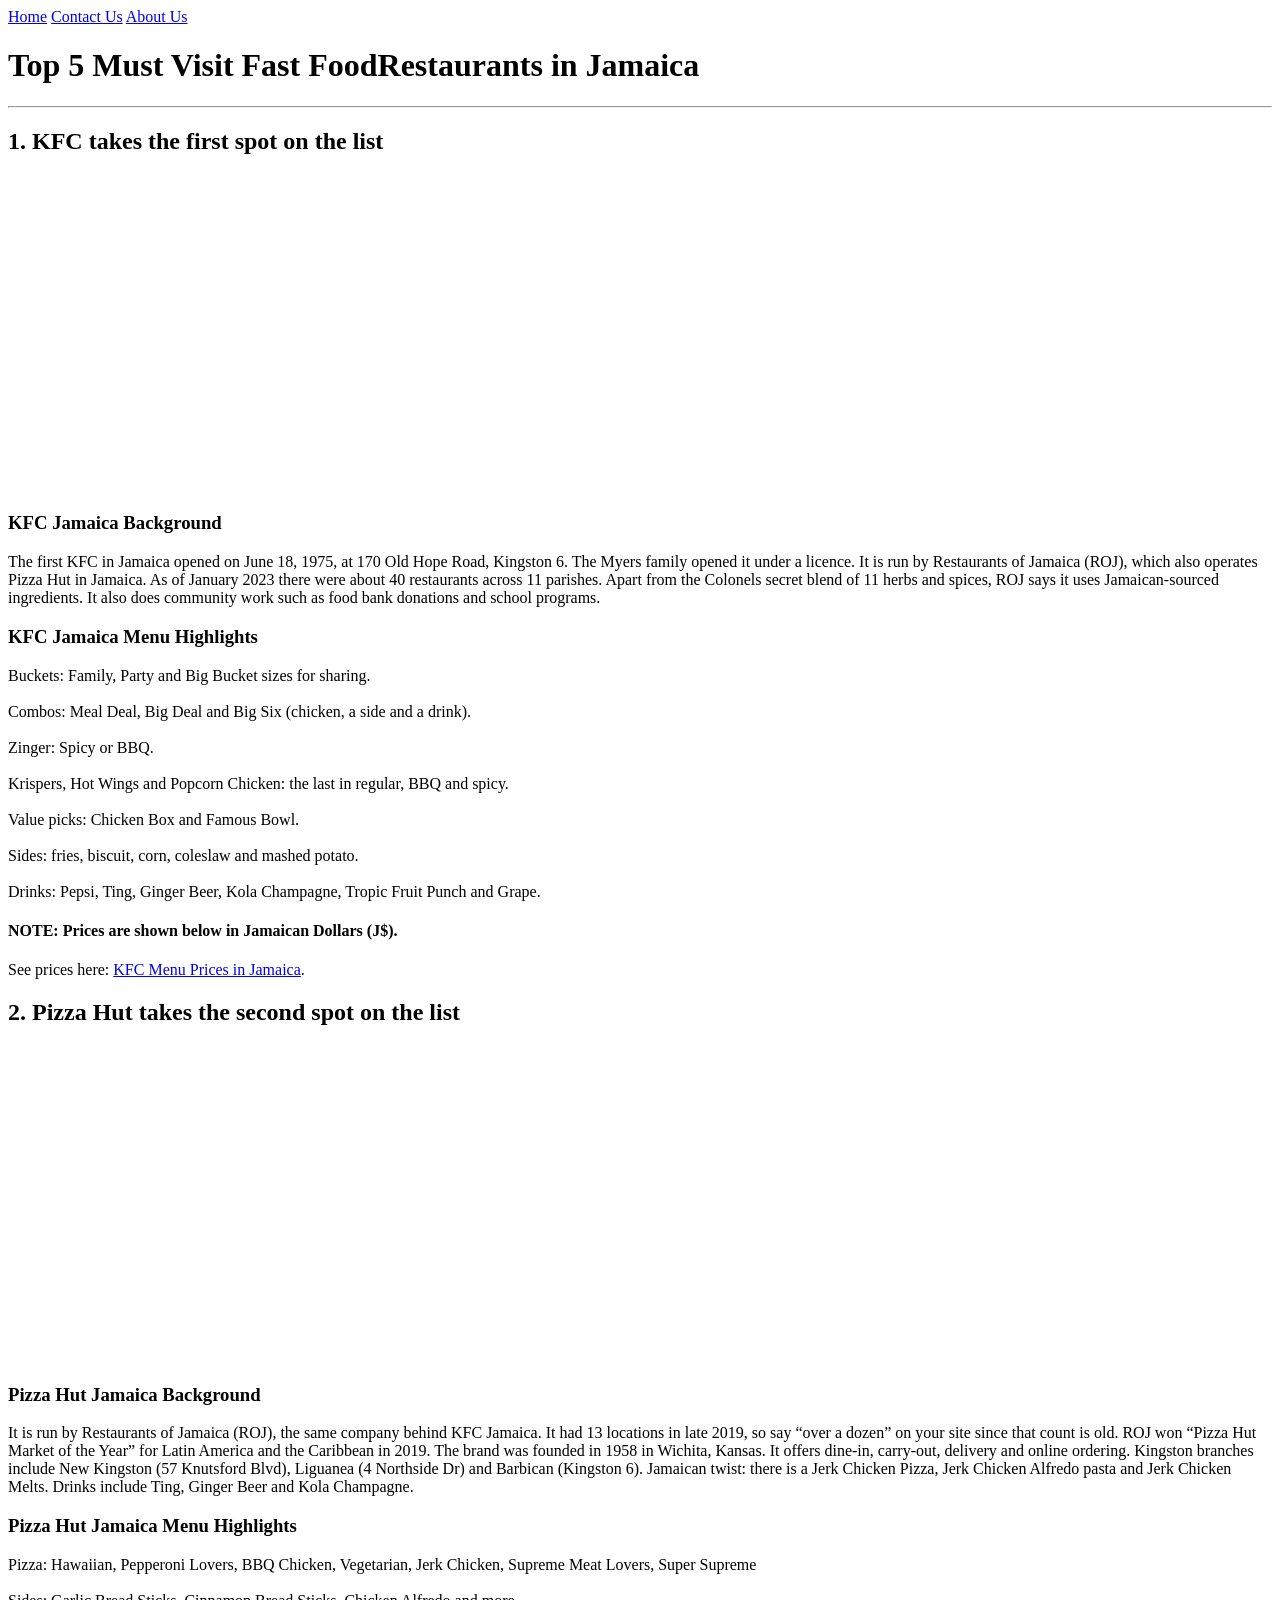
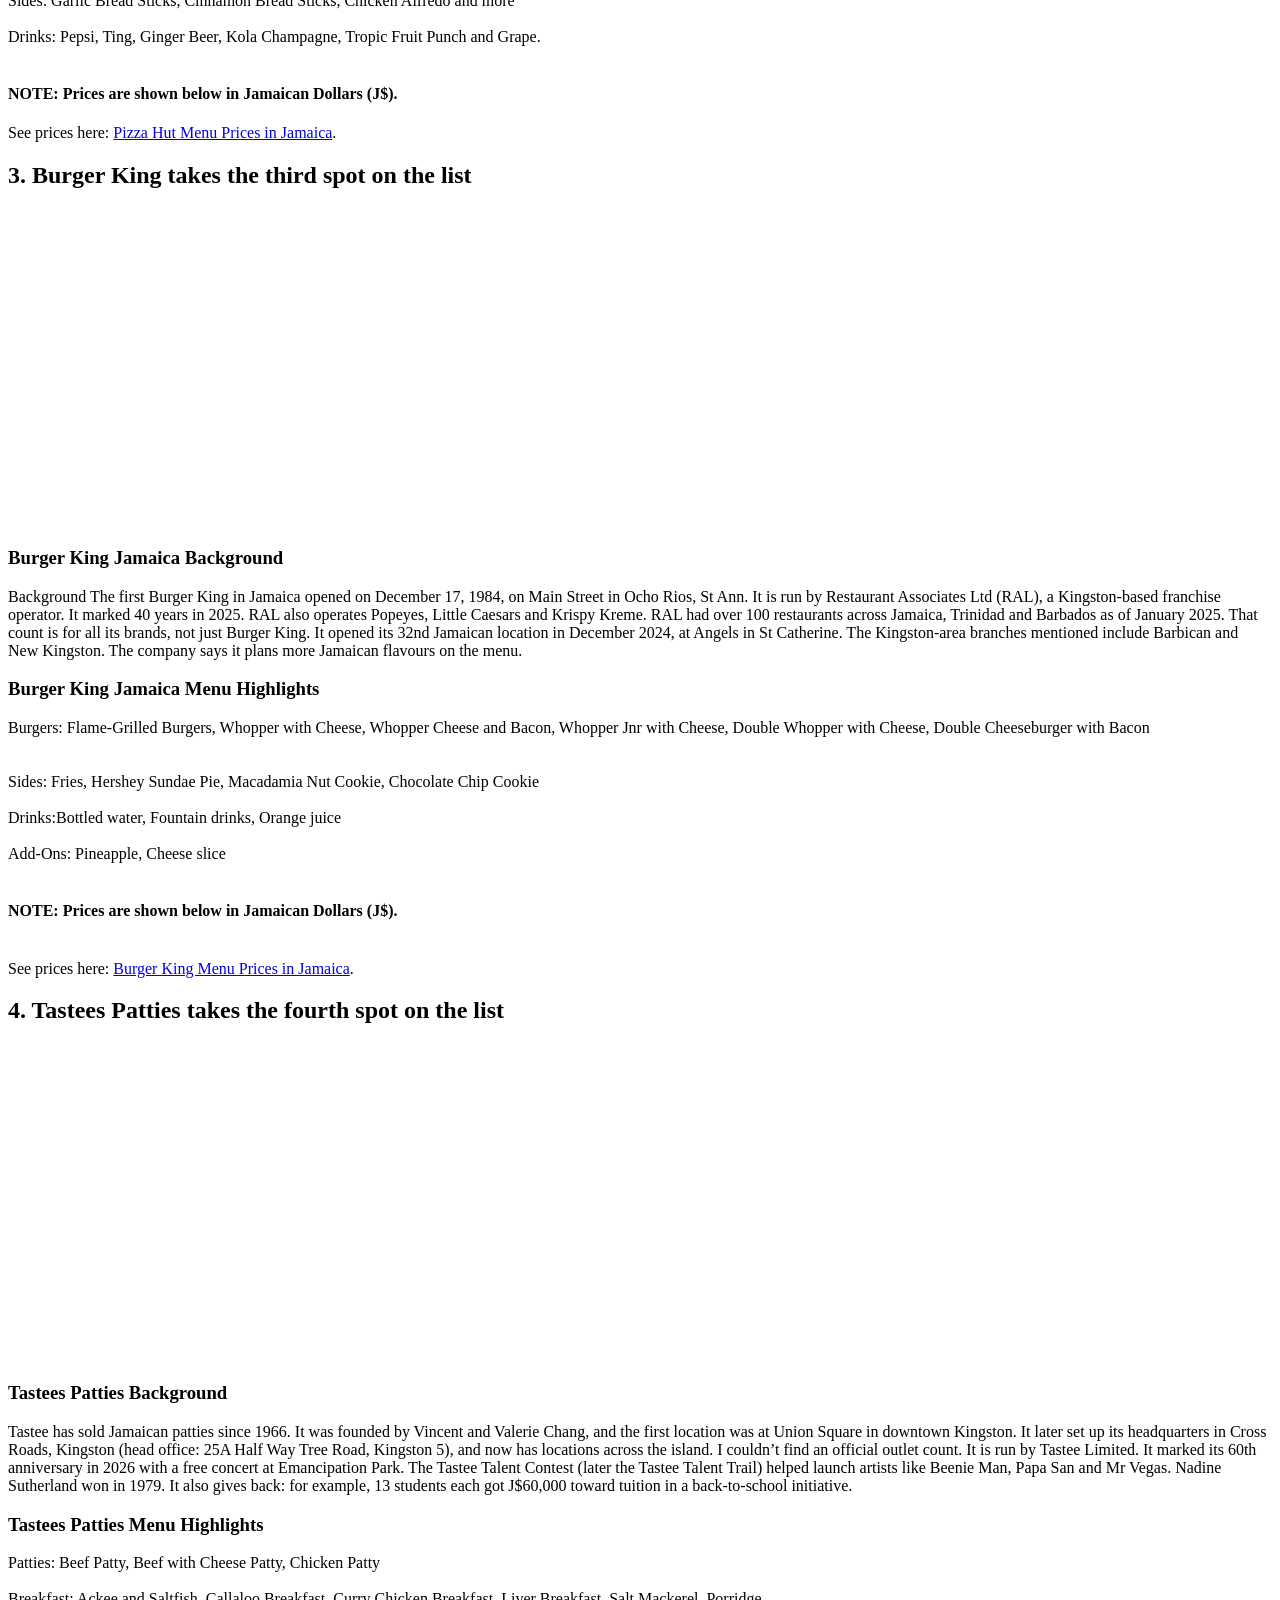
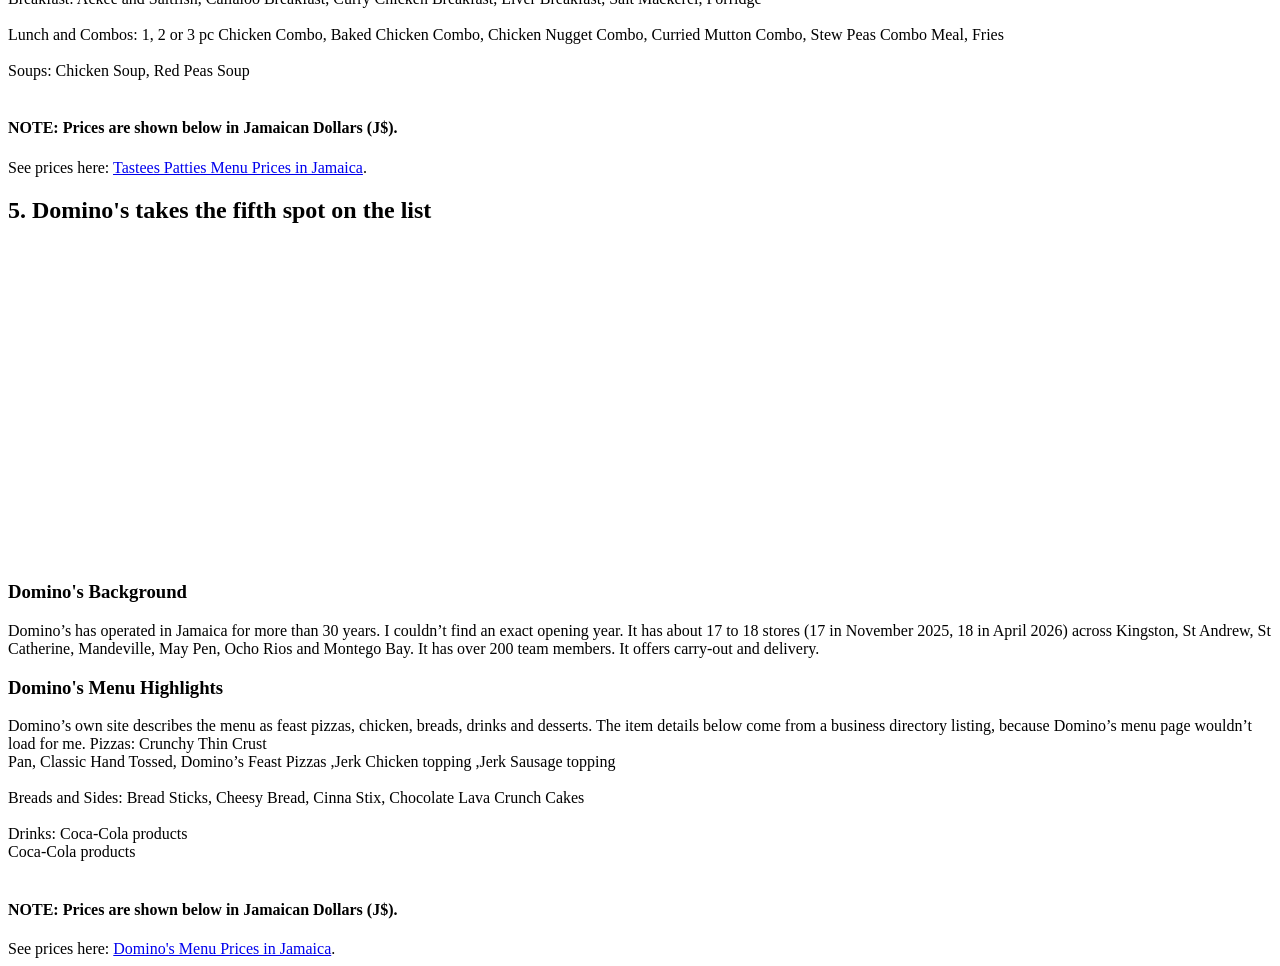
==== index.html @ b9f63b6b "First draft HTML" ====
<!DOCTYPE html>
<html lang="en">
<head>
    <meta charset="UTF-8">
    <meta name="viewport" content="width=device-width, initial-scale=1.0">
    <title> Home | Jamaica Eats </title>
</head>
    <body>
        <a href="index.html">Home</a>
        <a href="contact_us.html">Contact Us</a>
        <a href="about_us.html">About Us</a>
        <h1>Top 5 Must Visit Fast FoodRestaurants in Jamaica</h1>
        <hr/>

        <!--KFC-->



        <h2> 1. KFC takes the first spot on the list</h2>
        <iframe width="560" height="315" src="https://www.youtube.com/embed/7KVfWMFXw9I?si=OWJDteRuVNBgR3yy" title="KFC Jamaica" frameborder="0" allow="accelerometer; autoplay; clipboard-write; encrypted-media; gyroscope; picture-in-picture; web-share" referrerpolicy="strict-origin-when-cross-origin" allowfullscreen></iframe>
        <h3> KFC Jamaica Background </h3>
        <p>

The first KFC in Jamaica opened on June 18, 1975, at 170 Old Hope Road, Kingston 6. The Myers family opened it under a licence.
It is run by Restaurants of Jamaica (ROJ), which also operates Pizza Hut in Jamaica.
As of January 2023 there were about 40 restaurants across 11 parishes.
Apart from the Colonels secret blend of 11 herbs and spices, ROJ says it uses Jamaican-sourced ingredients. It also does community work such as food bank donations and school programs.
        </p>
        <h3> KFC Jamaica Menu Highlights </h3>
        <p>

Buckets: Family, Party and Big Bucket sizes for sharing.
<br/>
<br/>
Combos: Meal Deal, Big Deal and Big Six (chicken, a side and a drink).
<br/>
<br/>
Zinger: Spicy or BBQ.
<br/>
<br/>
Krispers, Hot Wings and Popcorn Chicken: the last in regular, BBQ and spicy.
<br/>
<br/>
Value picks: Chicken Box and Famous Bowl.
<br/>
<br/>
Sides: fries, biscuit, corn, coleslaw and mashed potato.
<br/>
<br/>
Drinks: Pepsi, Ting, Ginger Beer, Kola Champagne, Tropic Fruit Punch and Grape.
        </p>
        <p>
  <h4>NOTE: Prices are shown below in Jamaican Dollars (J$). </h4>
  See prices here: <a href="https://fastfoodsmenu.com/kfc-menu-prices-in-jamaica/" target="_blank" rel="noopener">KFC Menu Prices in Jamaica</a>.
</p>



<!--pizza hut-->


        <h2> 2. Pizza Hut takes the second spot on the list</h2>
        <iframe width="560" height="315" src="https://www.youtube.com/embed/xSqIa5-wJIw?si=HRZ2aRStirVUDzdR" title="Pizza Hut Jamaica" frameborder="0" allow="accelerometer; autoplay; clipboard-write; encrypted-media; gyroscope; picture-in-picture; web-share" referrerpolicy="strict-origin-when-cross-origin" allowfullscreen></iframe>
         <h3> Pizza Hut Jamaica Background </h3>
        <p>
It is run by Restaurants of Jamaica (ROJ), the same company behind KFC Jamaica. It had 13 locations in late 2019, so say “over a dozen” on your site since that count is old. ROJ won “Pizza Hut Market of the Year” for Latin America and the Caribbean in 2019. The brand was founded in 1958 in Wichita, Kansas. It offers dine-in, carry-out, delivery and online ordering. Kingston branches include New Kingston (57 Knutsford Blvd), Liguanea (4 Northside Dr) and Barbican (Kingston 6). Jamaican twist: there is a Jerk Chicken Pizza, Jerk Chicken Alfredo pasta and Jerk Chicken Melts. Drinks include Ting, Ginger Beer and Kola Champagne.
        </p>
        <h3> Pizza Hut Jamaica Menu Highlights </h3>
        <p>

Pizza: Hawaiian, Pepperoni Lovers, BBQ Chicken, Vegetarian, Jerk Chicken, Supreme Meat Lovers, Super Supreme
<br/>
<br/>
Sides: Garlic Bread Sticks, Cinnamon Bread Sticks, Chicken Alfredo and more
<br/>
<br/>
Drinks: Pepsi, Ting, Ginger Beer, Kola Champagne, Tropic Fruit Punch and Grape.
<br/>
<br/>
        </p>
        <p>
  <h4>NOTE: Prices are shown below in Jamaican Dollars (J$). </h4>
  See prices here: <a href="https://www.pizzahutjamaica.com/en/menu" target="_blank" rel="noopener">Pizza Hut Menu Prices in Jamaica</a>.
</p>


<!-- burger king -->



        <h2> 3. Burger King takes the third spot on the list </h2>
        <iframe width="560" height="315" src="https://www.youtube.com/embed/QP5xgei-VTU?si=K2KnG2MVlF-zXCwU" title="Burger King Jamaica" frameborder="0" allow="accelerometer; autoplay; clipboard-write; encrypted-media; gyroscope; picture-in-picture; web-share" referrerpolicy="strict-origin-when-cross-origin" allowfullscreen></iframe>
         <h3> Burger King Jamaica Background </h3>
  <p>

Background

The first Burger King in Jamaica opened on December 17, 1984, on Main Street in Ocho Rios, St Ann.
It is run by Restaurant Associates Ltd (RAL), a Kingston-based franchise operator. It marked 40 years in 2025.
RAL also operates Popeyes, Little Caesars and Krispy Kreme.
RAL had over 100 restaurants across Jamaica, Trinidad and Barbados as of January 2025. That count is for all its brands, not just Burger King. It opened its 32nd Jamaican location in December 2024, at Angels in St Catherine.
The Kingston-area branches mentioned include Barbican and New Kingston. The company says it plans more Jamaican flavours on the menu.
        </p>
        <h3> Burger King Jamaica Menu Highlights </h3>
        <p>

Burgers: Flame-Grilled Burgers, Whopper with Cheese, Whopper Cheese and Bacon, Whopper Jnr with Cheese, Double Whopper with Cheese, Double Cheeseburger with Bacon<br/>
<br/>
<br/>
Sides: Fries, Hershey Sundae Pie, Macadamia Nut Cookie, Chocolate Chip Cookie
<br/>
<br/>
Drinks:Bottled water, Fountain drinks, Orange juice
<br/>
<br/>
Add-Ons: Pineapple, Cheese slice
<br/>
<br/>
        </p>
        <p>
  <h4>NOTE: Prices are shown below in Jamaican Dollars (J$). </h4>    
  <br/>

  See prices here: <a href="https://fastfoodsmenu.com/burger-king-menu-prices-jamaica/" target="_blank" rel="noopener">Burger King Menu Prices in Jamaica</a>.
</p>

    <!--Tastees Patties-->




        <h2> 4. Tastees Patties takes the fourth spot on the list </h2>

        <iframe width="560" height="315" src="https://www.youtube.com/embed/qb4ohDG0-cc?si=Z9YGl4DSBatcyv3T" title="Tastees Patties" frameborder="0" allow="accelerometer; autoplay; clipboard-write; encrypted-media; gyroscope; picture-in-picture; web-share" referrerpolicy="strict-origin-when-cross-origin" allowfullscreen></iframe>
         <h3> Tastees Patties Background </h3>
  <p>

Tastee has sold Jamaican patties since 1966. It was founded by Vincent and Valerie Chang, and the first location was at Union Square in downtown Kingston.
It later set up its headquarters in Cross Roads, Kingston (head office: 25A Half Way Tree Road, Kingston 5), and now has locations across the island. I couldn’t find an official outlet count.
It is run by Tastee Limited. It marked its 60th anniversary in 2026 with a free concert at Emancipation Park.
The Tastee Talent Contest (later the Tastee Talent Trail) helped launch artists like Beenie Man, Papa San and Mr Vegas. Nadine Sutherland won in 1979.
It also gives back: for example, 13 students each got J$60,000 toward tuition in a back-to-school initiative.
        </p>
        <h3> Tastees Patties Menu Highlights </h3>
        <p>
Patties: Beef Patty, Beef with Cheese Patty, Chicken Patty

<br/>
<br/>

Breakfast: Ackee and Saltfish, Callaloo Breakfast, Curry Chicken Breakfast, Liver Breakfast, Salt Mackerel, Porridge
<br/>
<br/>
Lunch and Combos: 1, 2 or 3 pc Chicken Combo, Baked Chicken Combo, Chicken Nugget Combo, Curried Mutton Combo, Stew Peas Combo Meal, Fries
<br/>
<br/>
Soups: Chicken Soup, Red Peas Soup
<br/>
<br/>
<h4>NOTE: Prices are shown below in Jamaican Dollars (J$). </h4>
  See prices here: <a href="https://www.tasteejamaica.com/" target="_blank" rel="noopener">Tastees Patties Menu Prices in Jamaica</a>.
</p>


<!-- Domino's Section -->







        <h2> 5. Domino's takes the fifth spot on the list </h2>
         <iframe width="560" height="315" src="https://www.youtube.com/embed/mKY7my64cYk?si=dIIuT8gstweT0qGE" title="Domino's Pizza Jamaica" frameborder="0" allow="accelerometer; autoplay; clipboard-write; encrypted-media; gyroscope; picture-in-picture; web-share" referrerpolicy="strict-origin-when-cross-origin" allowfullscreen></iframe>
         <h3> Domino's Background </h3>
  <p>

Domino’s has operated in Jamaica for more than 30 years. I couldn’t find an exact opening year.
It has about 17 to 18 stores (17 in November 2025, 18 in April 2026) across Kingston, St Andrew, St Catherine, Mandeville, May Pen, Ocho Rios and Montego Bay. It has over 200 team members.
It offers carry-out and delivery.
        </p>
        <h3> Domino's Menu Highlights </h3>

Domino’s own site describes the menu as feast pizzas, chicken, breads, drinks and desserts. The item details below come from a business directory listing, because Domino’s menu page wouldn’t load for me.

Pizzas: Crunchy Thin Crust<br/>
Pan, Classic Hand Tossed, Domino’s Feast Pizzas ,Jerk Chicken topping ,Jerk Sausage topping<br/>
<br/>
Breads and Sides: Bread Sticks, Cheesy Bread, Cinna Stix, Chocolate Lava Crunch Cakes<br/>
<br/>
Drinks: Coca-Cola products<br/>
Coca-Cola products<br/>
<br/>
<h4>NOTE: Prices are shown below in Jamaican Dollars (J$). </h4>
  See prices here: <a href="https://www.dominos.com.jm/" target="_blank" rel="noopener">Domino's Menu Prices in Jamaica</a>.
    </body>
</html>
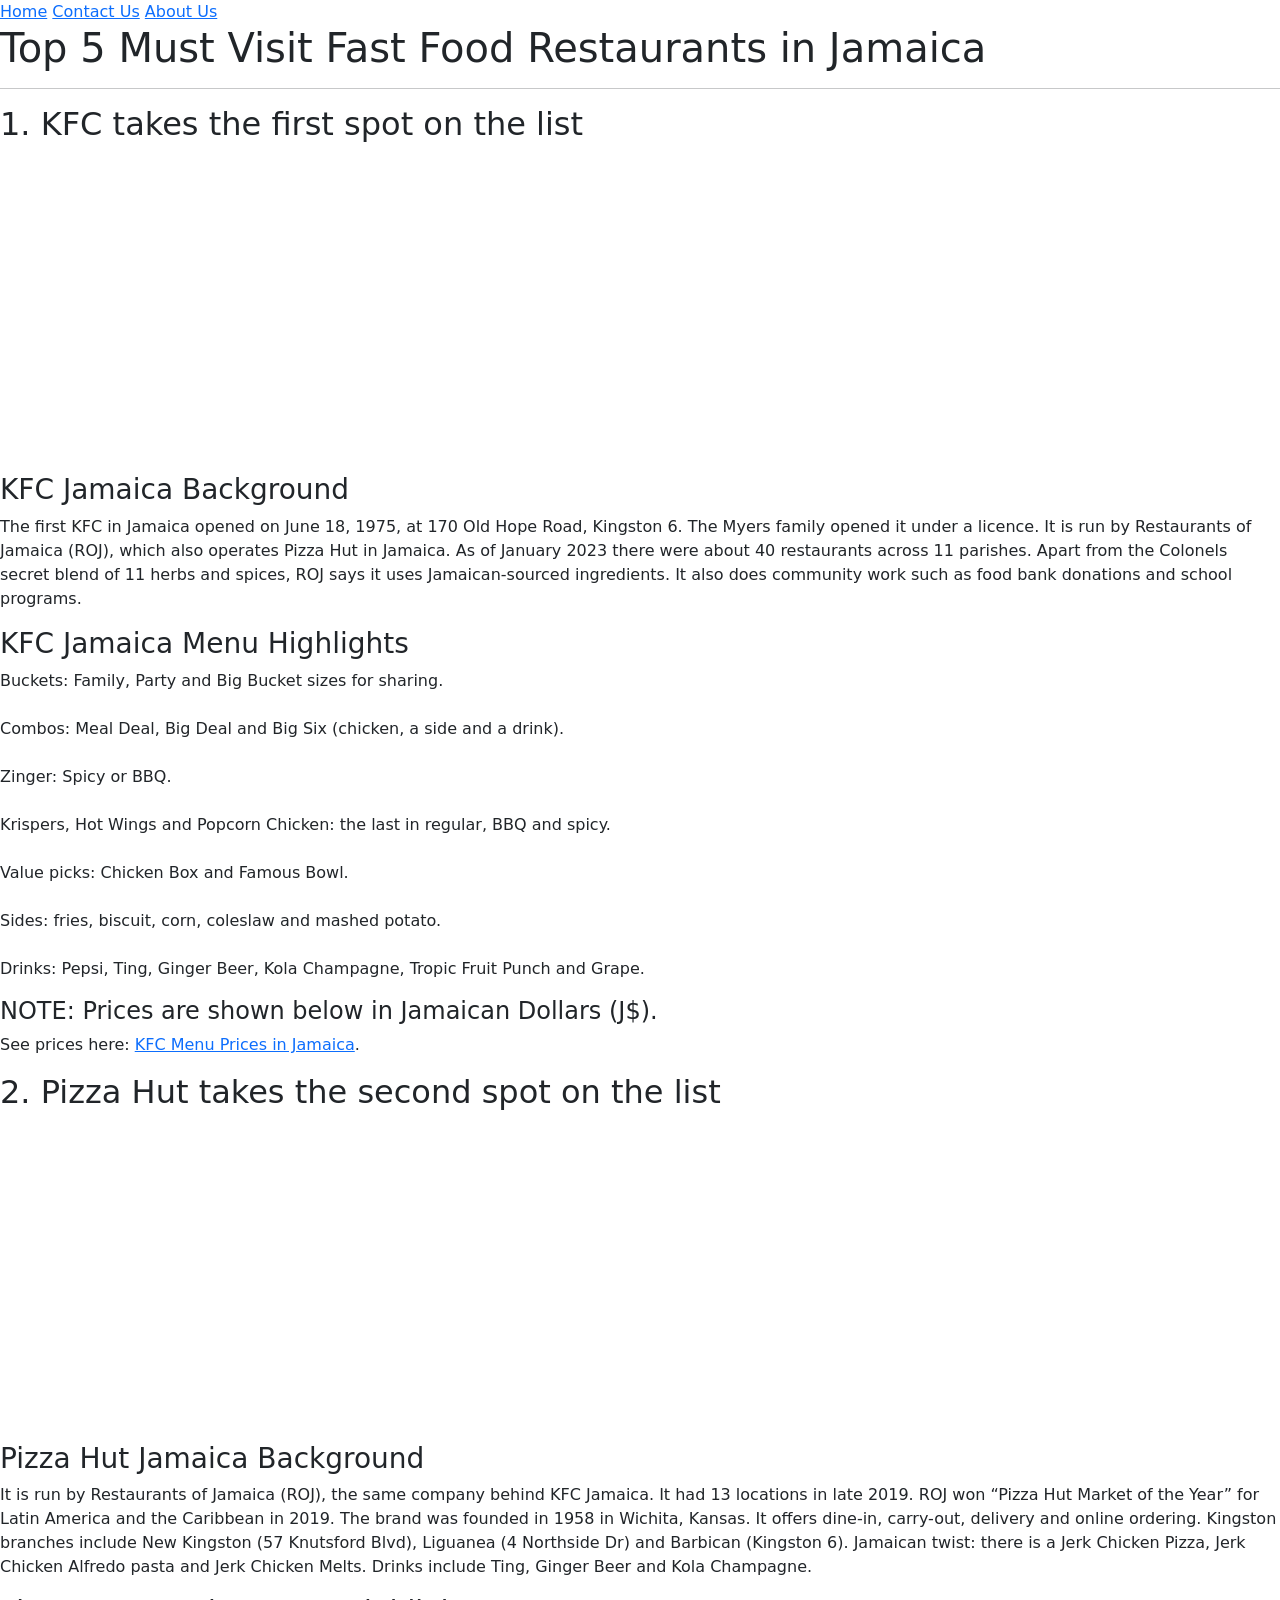
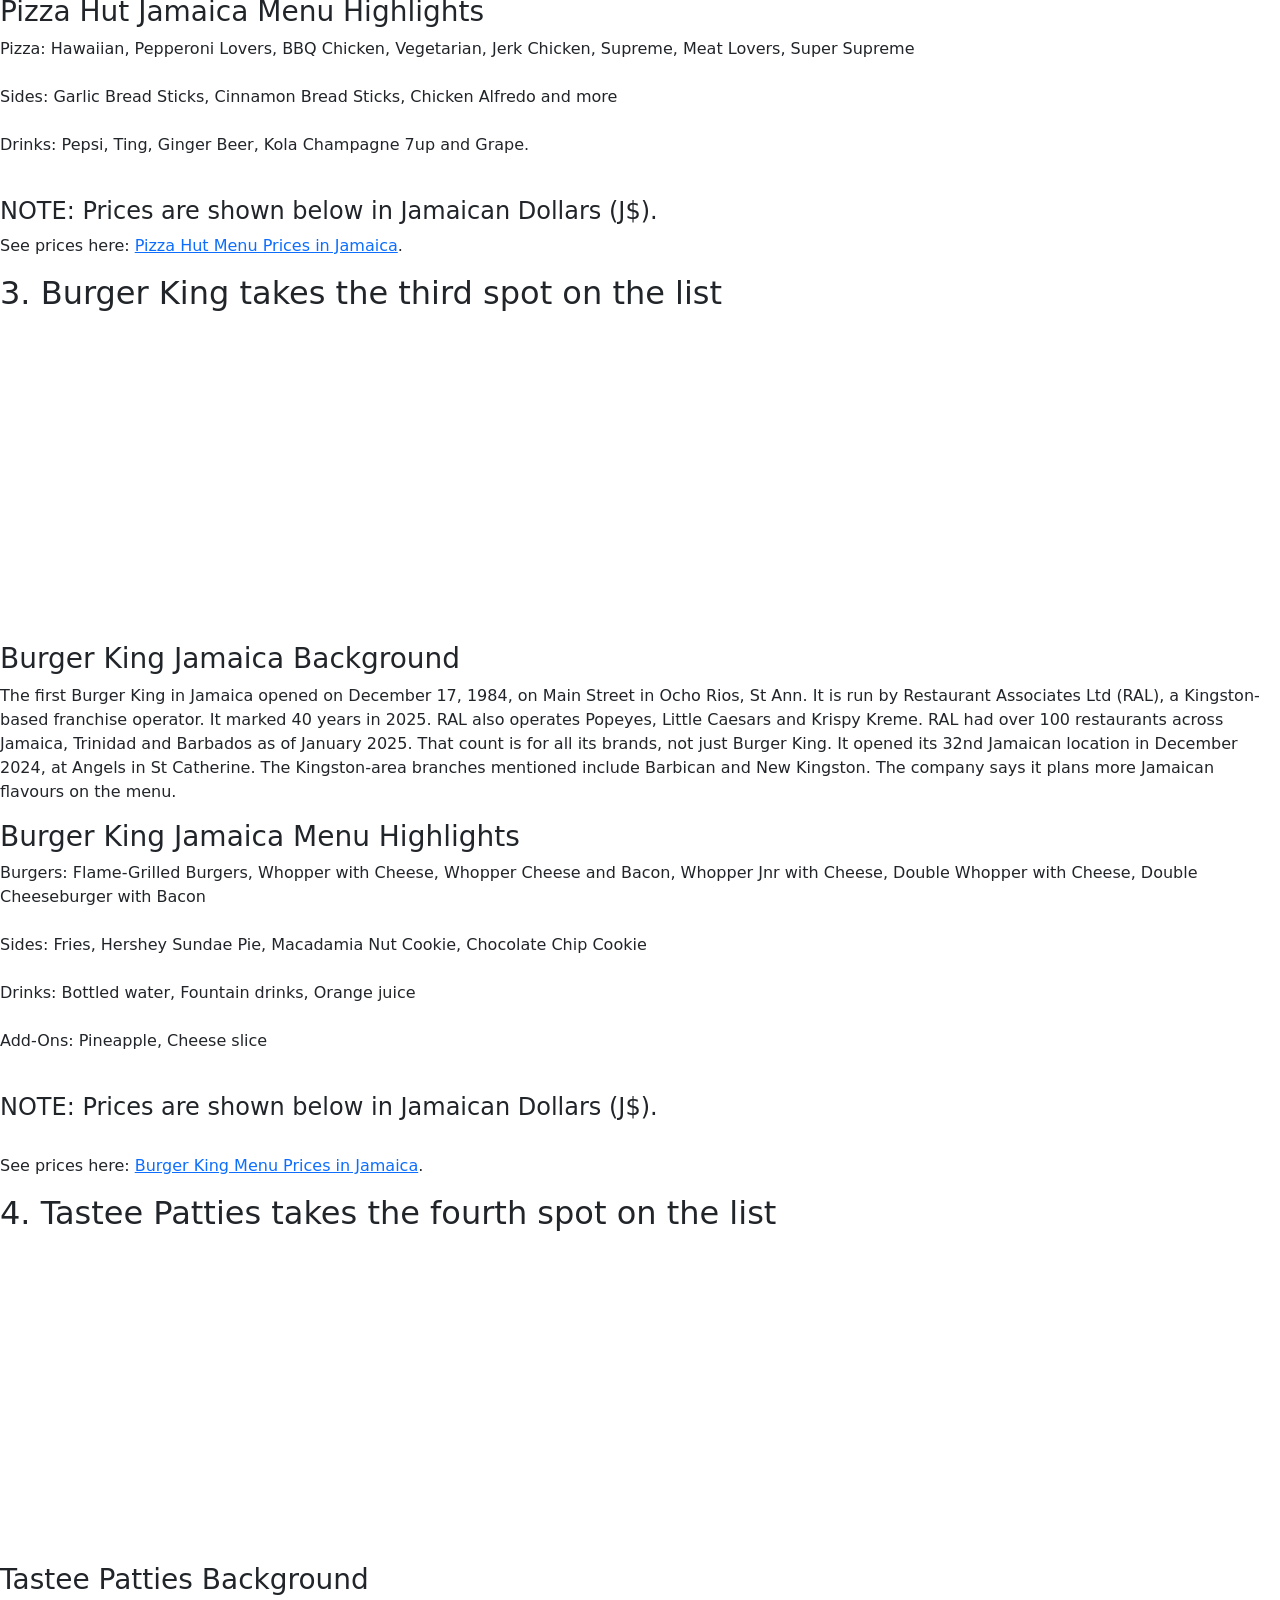
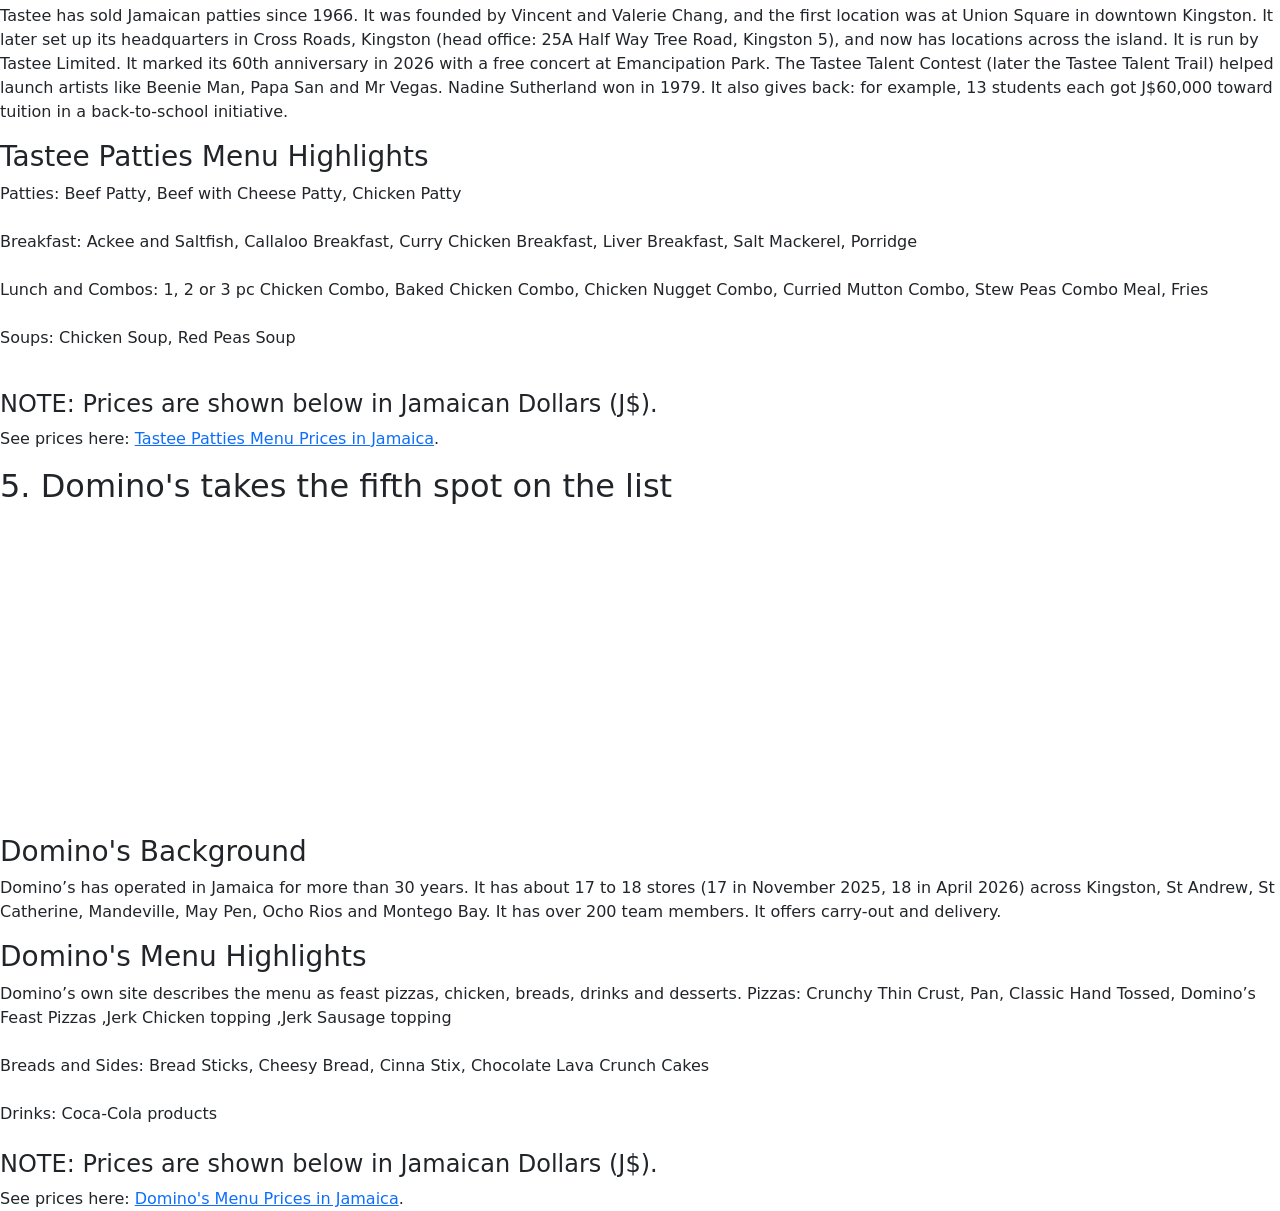
==== commit bd25e0a7: "HTML clean up" ====
--- a/index.html
+++ b/index.html
@@ -4,12 +4,14 @@
     <meta charset="UTF-8">
     <meta name="viewport" content="width=device-width, initial-scale=1.0">
     <title> Home | Jamaica Eats </title>
+     <link rel="stylesheet" href="css/bootstrap.min.css">
+  <link rel="stylesheet" href="css/site.css">
 </head>
     <body>
         <a href="index.html">Home</a>
         <a href="contact_us.html">Contact Us</a>
         <a href="about_us.html">About Us</a>
-        <h1>Top 5 Must Visit Fast FoodRestaurants in Jamaica</h1>
+        <h1>Top 5 Must Visit Fast Food Restaurants in Jamaica</h1>
         <hr/>
 
         <!--KFC-->
@@ -63,18 +65,18 @@
         <iframe width="560" height="315" src="https://www.youtube.com/embed/xSqIa5-wJIw?si=HRZ2aRStirVUDzdR" title="Pizza Hut Jamaica" frameborder="0" allow="accelerometer; autoplay; clipboard-write; encrypted-media; gyroscope; picture-in-picture; web-share" referrerpolicy="strict-origin-when-cross-origin" allowfullscreen></iframe>
          <h3> Pizza Hut Jamaica Background </h3>
         <p>
-It is run by Restaurants of Jamaica (ROJ), the same company behind KFC Jamaica. It had 13 locations in late 2019, so say “over a dozen” on your site since that count is old. ROJ won “Pizza Hut Market of the Year” for Latin America and the Caribbean in 2019. The brand was founded in 1958 in Wichita, Kansas. It offers dine-in, carry-out, delivery and online ordering. Kingston branches include New Kingston (57 Knutsford Blvd), Liguanea (4 Northside Dr) and Barbican (Kingston 6). Jamaican twist: there is a Jerk Chicken Pizza, Jerk Chicken Alfredo pasta and Jerk Chicken Melts. Drinks include Ting, Ginger Beer and Kola Champagne.
+It is run by Restaurants of Jamaica (ROJ), the same company behind KFC Jamaica. It had 13 locations in late 2019. ROJ won “Pizza Hut Market of the Year” for Latin America and the Caribbean in 2019. The brand was founded in 1958 in Wichita, Kansas. It offers dine-in, carry-out, delivery and online ordering. Kingston branches include New Kingston (57 Knutsford Blvd), Liguanea (4 Northside Dr) and Barbican (Kingston 6). Jamaican twist: there is a Jerk Chicken Pizza, Jerk Chicken Alfredo pasta and Jerk Chicken Melts. Drinks include Ting, Ginger Beer and Kola Champagne.
         </p>
         <h3> Pizza Hut Jamaica Menu Highlights </h3>
         <p>
 
-Pizza: Hawaiian, Pepperoni Lovers, BBQ Chicken, Vegetarian, Jerk Chicken, Supreme Meat Lovers, Super Supreme
+Pizza: Hawaiian, Pepperoni Lovers, BBQ Chicken, Vegetarian, Jerk Chicken, Supreme, Meat Lovers, Super Supreme
 <br/>
 <br/>
 Sides: Garlic Bread Sticks, Cinnamon Bread Sticks, Chicken Alfredo and more
 <br/>
 <br/>
-Drinks: Pepsi, Ting, Ginger Beer, Kola Champagne, Tropic Fruit Punch and Grape.
+Drinks: Pepsi, Ting, Ginger Beer, Kola Champagne  7up and Grape.
 <br/>
 <br/>
         </p>
@@ -92,8 +94,6 @@
         <iframe width="560" height="315" src="https://www.youtube.com/embed/QP5xgei-VTU?si=K2KnG2MVlF-zXCwU" title="Burger King Jamaica" frameborder="0" allow="accelerometer; autoplay; clipboard-write; encrypted-media; gyroscope; picture-in-picture; web-share" referrerpolicy="strict-origin-when-cross-origin" allowfullscreen></iframe>
          <h3> Burger King Jamaica Background </h3>
   <p>
-
-Background
 
 The first Burger King in Jamaica opened on December 17, 1984, on Main Street in Ocho Rios, St Ann.
 It is run by Restaurant Associates Ltd (RAL), a Kingston-based franchise operator. It marked 40 years in 2025.
@@ -104,13 +104,13 @@
         <h3> Burger King Jamaica Menu Highlights </h3>
         <p>
 
-Burgers: Flame-Grilled Burgers, Whopper with Cheese, Whopper Cheese and Bacon, Whopper Jnr with Cheese, Double Whopper with Cheese, Double Cheeseburger with Bacon<br/>
+Burgers: Flame-Grilled Burgers, Whopper with Cheese, Whopper Cheese and Bacon, Whopper Jnr with Cheese, Double Whopper with Cheese, Double Cheeseburger with Bacon
 <br/>
 <br/>
 Sides: Fries, Hershey Sundae Pie, Macadamia Nut Cookie, Chocolate Chip Cookie
 <br/>
 <br/>
-Drinks:Bottled water, Fountain drinks, Orange juice
+Drinks: Bottled water, Fountain drinks, Orange juice
 <br/>
 <br/>
 Add-Ons: Pineapple, Cheese slice
@@ -124,24 +124,24 @@
   See prices here: <a href="https://fastfoodsmenu.com/burger-king-menu-prices-jamaica/" target="_blank" rel="noopener">Burger King Menu Prices in Jamaica</a>.
 </p>
 
-    <!--Tastees Patties-->
-
-
-
-
-        <h2> 4. Tastees Patties takes the fourth spot on the list </h2>
-
-        <iframe width="560" height="315" src="https://www.youtube.com/embed/qb4ohDG0-cc?si=Z9YGl4DSBatcyv3T" title="Tastees Patties" frameborder="0" allow="accelerometer; autoplay; clipboard-write; encrypted-media; gyroscope; picture-in-picture; web-share" referrerpolicy="strict-origin-when-cross-origin" allowfullscreen></iframe>
-         <h3> Tastees Patties Background </h3>
+    <!--Tastee Patties-->
+
+
+
+
+        <h2> 4. Tastee Patties takes the fourth spot on the list </h2>
+
+        <iframe width="560" height="315" src="https://www.youtube.com/embed/qb4ohDG0-cc?si=Z9YGl4DSBatcyv3T" title="Tastee Patties" frameborder="0" allow="accelerometer; autoplay; clipboard-write; encrypted-media; gyroscope; picture-in-picture; web-share" referrerpolicy="strict-origin-when-cross-origin" allowfullscreen></iframe>
+         <h3> Tastee Patties Background </h3>
   <p>
 
 Tastee has sold Jamaican patties since 1966. It was founded by Vincent and Valerie Chang, and the first location was at Union Square in downtown Kingston.
-It later set up its headquarters in Cross Roads, Kingston (head office: 25A Half Way Tree Road, Kingston 5), and now has locations across the island. I couldn’t find an official outlet count.
+It later set up its headquarters in Cross Roads, Kingston (head office: 25A Half Way Tree Road, Kingston 5), and now has locations across the island.
 It is run by Tastee Limited. It marked its 60th anniversary in 2026 with a free concert at Emancipation Park.
 The Tastee Talent Contest (later the Tastee Talent Trail) helped launch artists like Beenie Man, Papa San and Mr Vegas. Nadine Sutherland won in 1979.
 It also gives back: for example, 13 students each got J$60,000 toward tuition in a back-to-school initiative.
         </p>
-        <h3> Tastees Patties Menu Highlights </h3>
+        <h3> Tastee Patties Menu Highlights </h3>
         <p>
 Patties: Beef Patty, Beef with Cheese Patty, Chicken Patty
 
@@ -158,7 +158,7 @@
 <br/>
 <br/>
 <h4>NOTE: Prices are shown below in Jamaican Dollars (J$). </h4>
-  See prices here: <a href="https://www.tasteejamaica.com/" target="_blank" rel="noopener">Tastees Patties Menu Prices in Jamaica</a>.
+  See prices here: <a href="https://www.tasteejamaica.com/" target="_blank" rel="noopener">Tastee Patties Menu Prices in Jamaica</a>.
 </p>
 
 
@@ -175,23 +175,26 @@
          <h3> Domino's Background </h3>
   <p>
 
-Domino’s has operated in Jamaica for more than 30 years. I couldn’t find an exact opening year.
+Domino’s has operated in Jamaica for more than 30 years.
 It has about 17 to 18 stores (17 in November 2025, 18 in April 2026) across Kingston, St Andrew, St Catherine, Mandeville, May Pen, Ocho Rios and Montego Bay. It has over 200 team members.
 It offers carry-out and delivery.
         </p>
         <h3> Domino's Menu Highlights </h3>
 
-Domino’s own site describes the menu as feast pizzas, chicken, breads, drinks and desserts. The item details below come from a business directory listing, because Domino’s menu page wouldn’t load for me.
-
-Pizzas: Crunchy Thin Crust<br/>
-Pan, Classic Hand Tossed, Domino’s Feast Pizzas ,Jerk Chicken topping ,Jerk Sausage topping<br/>
+Domino’s own site describes the menu as feast pizzas, chicken, breads, drinks and desserts.
+
+Pizzas: Crunchy Thin Crust, Pan, Classic Hand Tossed, Domino’s Feast Pizzas ,Jerk Chicken topping ,Jerk Sausage topping<br/>
 <br/>
 Breads and Sides: Bread Sticks, Cheesy Bread, Cinna Stix, Chocolate Lava Crunch Cakes<br/>
 <br/>
 Drinks: Coca-Cola products<br/>
-Coca-Cola products<br/>
 <br/>
 <h4>NOTE: Prices are shown below in Jamaican Dollars (J$). </h4>
   See prices here: <a href="https://www.dominos.com.jm/" target="_blank" rel="noopener">Domino's Menu Prices in Jamaica</a>.
-    </body>
+    
+    <script src="https://code.jquery.com/jquery-3.7.1.min.js"></script>
+  <script src="js/bootstrap.min.js"></script>
+  <script src="js/app.js"></script>
+
+</body>
 </html>
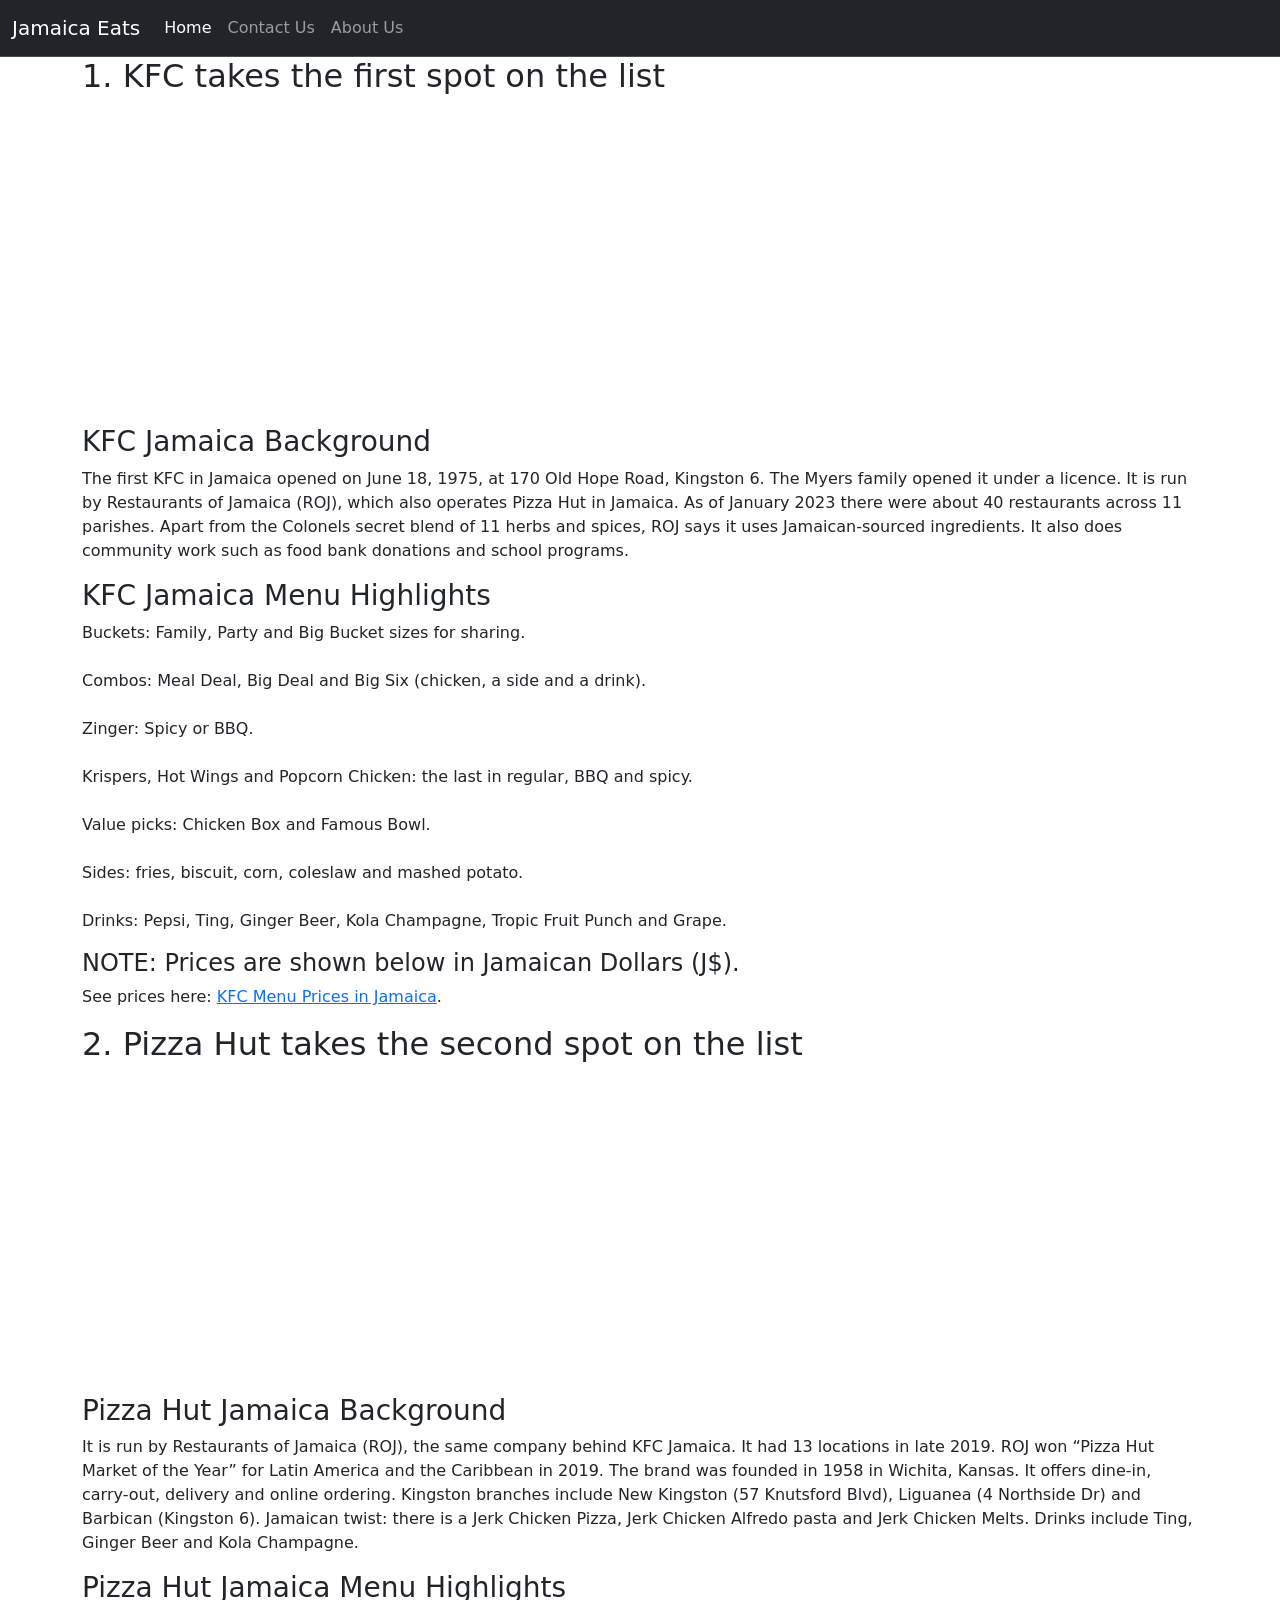
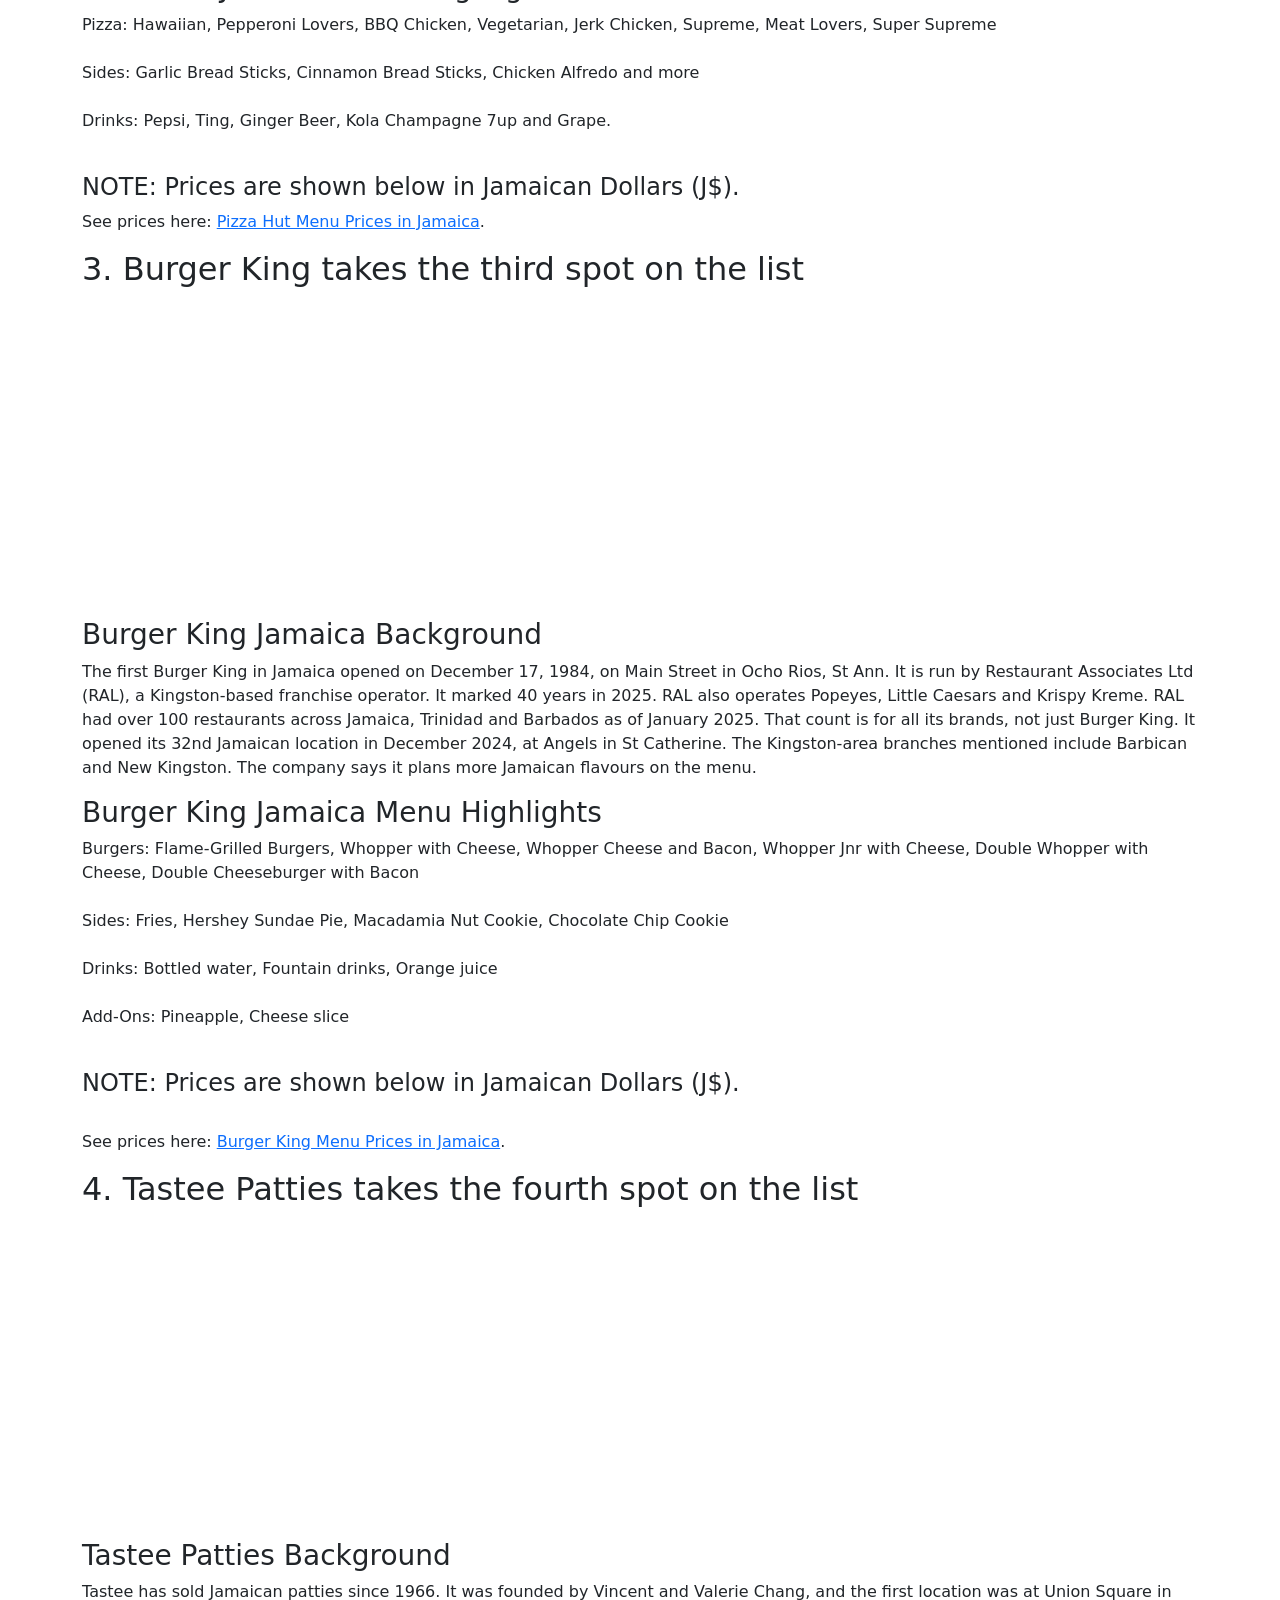
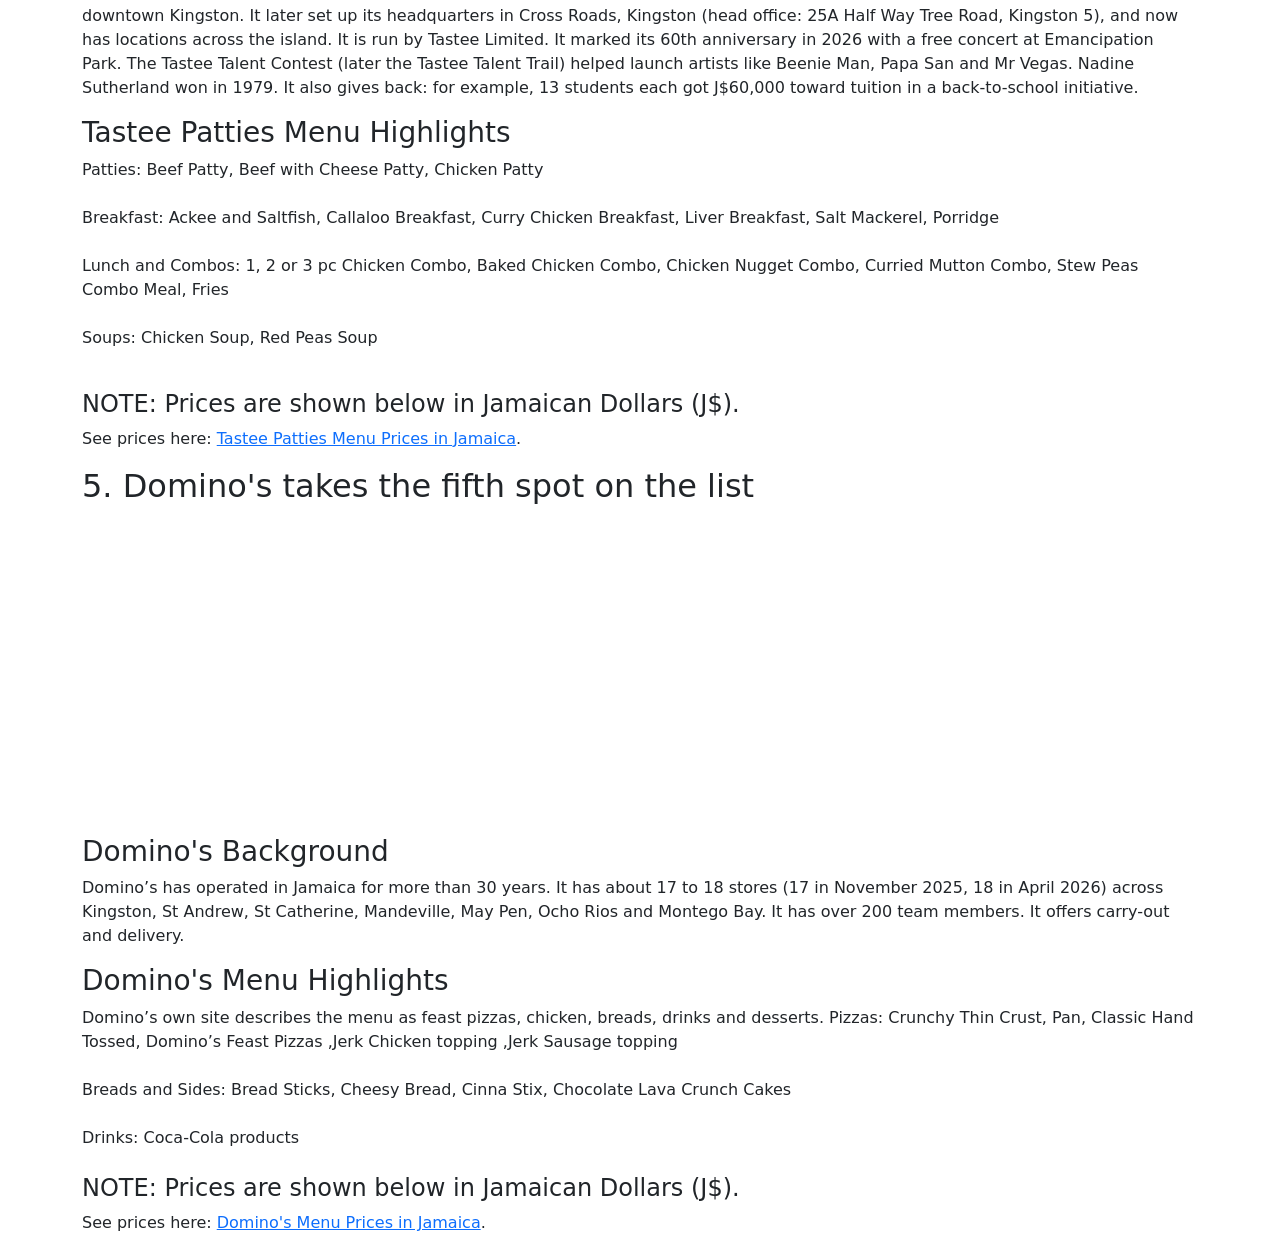
==== commit 72092f4e: "nav bar" ====
--- a/index.html
+++ b/index.html
@@ -8,14 +8,24 @@
   <link rel="stylesheet" href="css/site.css">
 </head>
     <body>
-        <a href="index.html">Home</a>
-        <a href="contact_us.html">Contact Us</a>
-        <a href="about_us.html">About Us</a>
-        <h1>Top 5 Must Visit Fast Food Restaurants in Jamaica</h1>
-        <hr/>
-
+        <nav class="navbar navbar-expand-lg bg-dark border-bottom border-body" data-bs-theme="dark">
+  <div class="container-fluid">
+    <a class="navbar-brand" href="index.html">Jamaica Eats</a>
+    <button class="navbar-toggler" type="button" data-bs-toggle="collapse" data-bs-target="#navbarNavAltMarkup" aria-controls="navbarNavAltMarkup" aria-expanded="false" aria-label="Toggle navigation">
+      <span class="navbar-toggler-icon"></span>
+    </button>
+    <div class="collapse navbar-collapse" id="navbarNavAltMarkup">
+      <div class="navbar-nav">
+        <a class="nav-link active" aria-current="page" href="index.html">Home</a>
+        <a class="nav-link" href="contact_us.html">Contact Us</a>
+        <a class="nav-link" href="about_us.html">About Us</a>
+      </div>
+    </div>
+  </div>
+</nav>
+<div id="main" class="container">
         <!--KFC-->
-
+<div><main>
 
 
         <h2> 1. KFC takes the first spot on the list</h2>
@@ -195,6 +205,6 @@
     <script src="https://code.jquery.com/jquery-3.7.1.min.js"></script>
   <script src="js/bootstrap.min.js"></script>
   <script src="js/app.js"></script>
-
+</div></main>
 </body>
 </html>
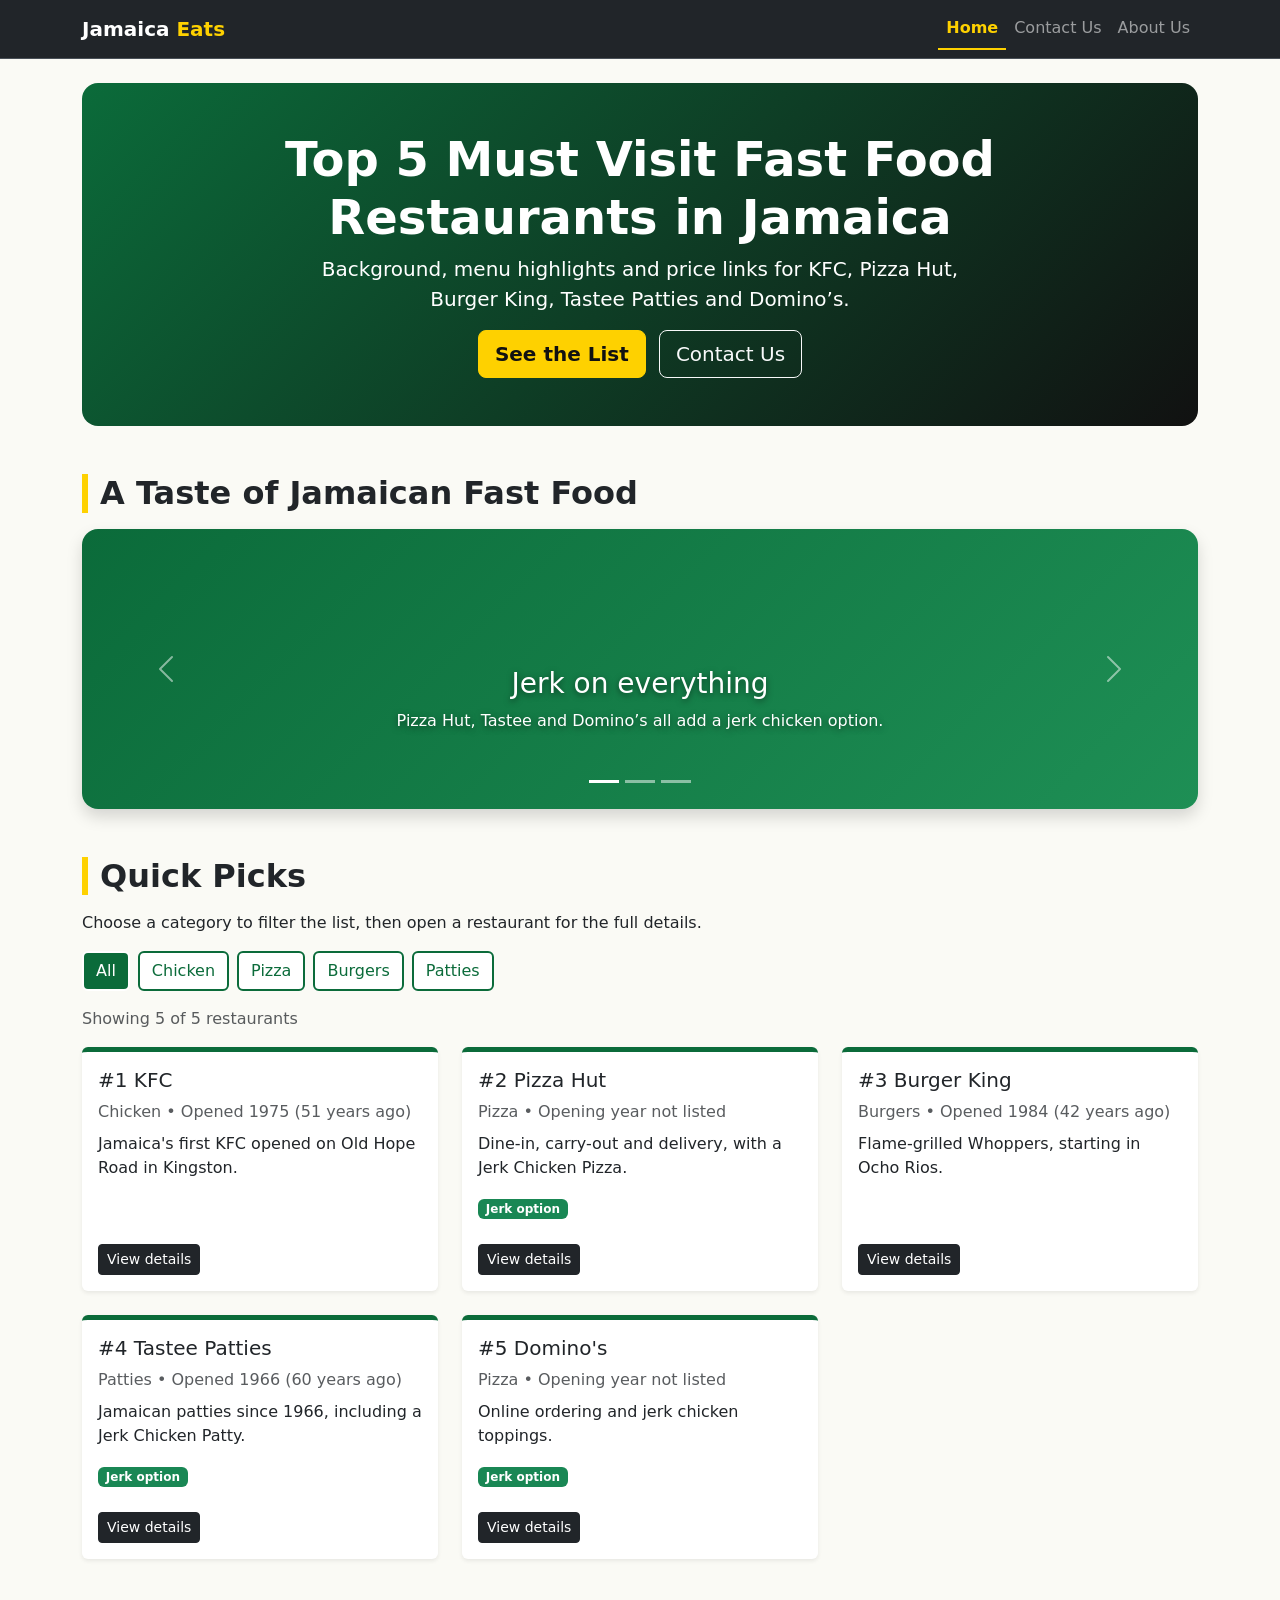
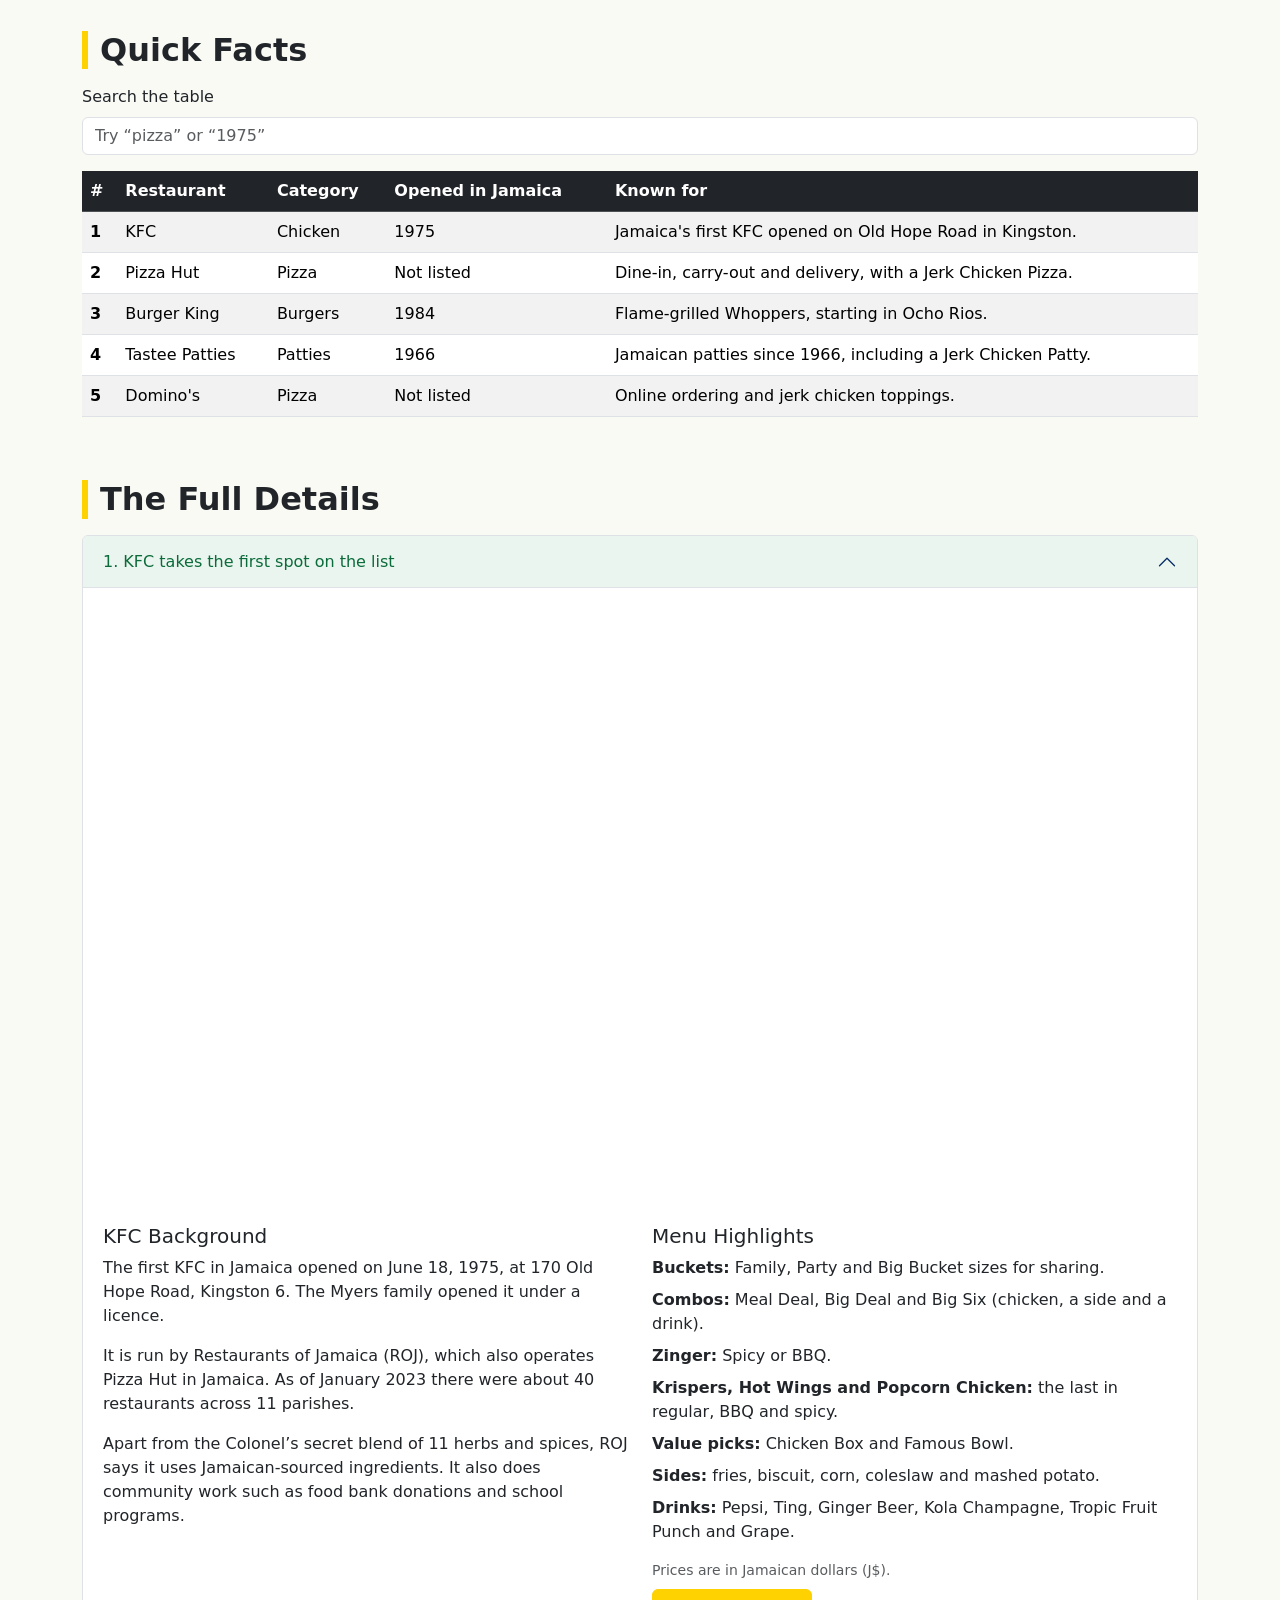
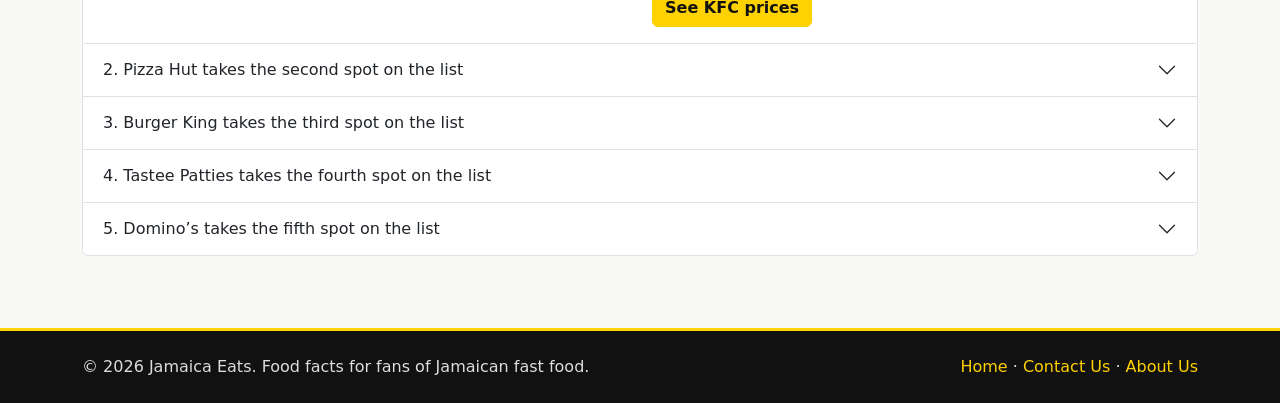
==== commit fe6de4b5: "Home html edit" ====
--- a/index.html
+++ b/index.html
@@ -3,208 +3,273 @@
 <head>
     <meta charset="UTF-8">
     <meta name="viewport" content="width=device-width, initial-scale=1.0">
-    <title> Home | Jamaica Eats </title>
-     <link rel="stylesheet" href="css/bootstrap.min.css">
-  <link rel="stylesheet" href="css/site.css">
+    <meta name="description" content="Jamaica Eats: the top 5 fast food restaurants in Jamaica, with background, menu highlights and links to prices.">
+    <title>Home | Jamaica Eats</title>
+    <link rel="stylesheet" href="css/bootstrap.min.css">
+    <link rel="stylesheet" href="css/site.css">
 </head>
-    <body>
-        <nav class="navbar navbar-expand-lg bg-dark border-bottom border-body" data-bs-theme="dark">
-  <div class="container-fluid">
-    <a class="navbar-brand" href="index.html">Jamaica Eats</a>
-    <button class="navbar-toggler" type="button" data-bs-toggle="collapse" data-bs-target="#navbarNavAltMarkup" aria-controls="navbarNavAltMarkup" aria-expanded="false" aria-label="Toggle navigation">
-      <span class="navbar-toggler-icon"></span>
-    </button>
-    <div class="collapse navbar-collapse" id="navbarNavAltMarkup">
-      <div class="navbar-nav">
-        <a class="nav-link active" aria-current="page" href="index.html">Home</a>
-        <a class="nav-link" href="contact_us.html">Contact Us</a>
-        <a class="nav-link" href="about_us.html">About Us</a>
-      </div>
-    </div>
-  </div>
-</nav>
-<div id="main" class="container">
-        <!--KFC-->
-<div><main>
-
-
-        <h2> 1. KFC takes the first spot on the list</h2>
-        <iframe width="560" height="315" src="https://www.youtube.com/embed/7KVfWMFXw9I?si=OWJDteRuVNBgR3yy" title="KFC Jamaica" frameborder="0" allow="accelerometer; autoplay; clipboard-write; encrypted-media; gyroscope; picture-in-picture; web-share" referrerpolicy="strict-origin-when-cross-origin" allowfullscreen></iframe>
-        <h3> KFC Jamaica Background </h3>
-        <p>
-
-The first KFC in Jamaica opened on June 18, 1975, at 170 Old Hope Road, Kingston 6. The Myers family opened it under a licence.
-It is run by Restaurants of Jamaica (ROJ), which also operates Pizza Hut in Jamaica.
-As of January 2023 there were about 40 restaurants across 11 parishes.
-Apart from the Colonels secret blend of 11 herbs and spices, ROJ says it uses Jamaican-sourced ingredients. It also does community work such as food bank donations and school programs.
-        </p>
-        <h3> KFC Jamaica Menu Highlights </h3>
-        <p>
-
-Buckets: Family, Party and Big Bucket sizes for sharing.
-<br/>
-<br/>
-Combos: Meal Deal, Big Deal and Big Six (chicken, a side and a drink).
-<br/>
-<br/>
-Zinger: Spicy or BBQ.
-<br/>
-<br/>
-Krispers, Hot Wings and Popcorn Chicken: the last in regular, BBQ and spicy.
-<br/>
-<br/>
-Value picks: Chicken Box and Famous Bowl.
-<br/>
-<br/>
-Sides: fries, biscuit, corn, coleslaw and mashed potato.
-<br/>
-<br/>
-Drinks: Pepsi, Ting, Ginger Beer, Kola Champagne, Tropic Fruit Punch and Grape.
-        </p>
-        <p>
-  <h4>NOTE: Prices are shown below in Jamaican Dollars (J$). </h4>
-  See prices here: <a href="https://fastfoodsmenu.com/kfc-menu-prices-in-jamaica/" target="_blank" rel="noopener">KFC Menu Prices in Jamaica</a>.
-</p>
-
-
-
-<!--pizza hut-->
-
-
-        <h2> 2. Pizza Hut takes the second spot on the list</h2>
-        <iframe width="560" height="315" src="https://www.youtube.com/embed/xSqIa5-wJIw?si=HRZ2aRStirVUDzdR" title="Pizza Hut Jamaica" frameborder="0" allow="accelerometer; autoplay; clipboard-write; encrypted-media; gyroscope; picture-in-picture; web-share" referrerpolicy="strict-origin-when-cross-origin" allowfullscreen></iframe>
-         <h3> Pizza Hut Jamaica Background </h3>
-        <p>
-It is run by Restaurants of Jamaica (ROJ), the same company behind KFC Jamaica. It had 13 locations in late 2019. ROJ won “Pizza Hut Market of the Year” for Latin America and the Caribbean in 2019. The brand was founded in 1958 in Wichita, Kansas. It offers dine-in, carry-out, delivery and online ordering. Kingston branches include New Kingston (57 Knutsford Blvd), Liguanea (4 Northside Dr) and Barbican (Kingston 6). Jamaican twist: there is a Jerk Chicken Pizza, Jerk Chicken Alfredo pasta and Jerk Chicken Melts. Drinks include Ting, Ginger Beer and Kola Champagne.
-        </p>
-        <h3> Pizza Hut Jamaica Menu Highlights </h3>
-        <p>
-
-Pizza: Hawaiian, Pepperoni Lovers, BBQ Chicken, Vegetarian, Jerk Chicken, Supreme, Meat Lovers, Super Supreme
-<br/>
-<br/>
-Sides: Garlic Bread Sticks, Cinnamon Bread Sticks, Chicken Alfredo and more
-<br/>
-<br/>
-Drinks: Pepsi, Ting, Ginger Beer, Kola Champagne  7up and Grape.
-<br/>
-<br/>
-        </p>
-        <p>
-  <h4>NOTE: Prices are shown below in Jamaican Dollars (J$). </h4>
-  See prices here: <a href="https://www.pizzahutjamaica.com/en/menu" target="_blank" rel="noopener">Pizza Hut Menu Prices in Jamaica</a>.
-</p>
-
-
-<!-- burger king -->
-
-
-
-        <h2> 3. Burger King takes the third spot on the list </h2>
-        <iframe width="560" height="315" src="https://www.youtube.com/embed/QP5xgei-VTU?si=K2KnG2MVlF-zXCwU" title="Burger King Jamaica" frameborder="0" allow="accelerometer; autoplay; clipboard-write; encrypted-media; gyroscope; picture-in-picture; web-share" referrerpolicy="strict-origin-when-cross-origin" allowfullscreen></iframe>
-         <h3> Burger King Jamaica Background </h3>
-  <p>
-
-The first Burger King in Jamaica opened on December 17, 1984, on Main Street in Ocho Rios, St Ann.
-It is run by Restaurant Associates Ltd (RAL), a Kingston-based franchise operator. It marked 40 years in 2025.
-RAL also operates Popeyes, Little Caesars and Krispy Kreme.
-RAL had over 100 restaurants across Jamaica, Trinidad and Barbados as of January 2025. That count is for all its brands, not just Burger King. It opened its 32nd Jamaican location in December 2024, at Angels in St Catherine.
-The Kingston-area branches mentioned include Barbican and New Kingston. The company says it plans more Jamaican flavours on the menu.
-        </p>
-        <h3> Burger King Jamaica Menu Highlights </h3>
-        <p>
-
-Burgers: Flame-Grilled Burgers, Whopper with Cheese, Whopper Cheese and Bacon, Whopper Jnr with Cheese, Double Whopper with Cheese, Double Cheeseburger with Bacon
-<br/>
-<br/>
-Sides: Fries, Hershey Sundae Pie, Macadamia Nut Cookie, Chocolate Chip Cookie
-<br/>
-<br/>
-Drinks: Bottled water, Fountain drinks, Orange juice
-<br/>
-<br/>
-Add-Ons: Pineapple, Cheese slice
-<br/>
-<br/>
-        </p>
-        <p>
-  <h4>NOTE: Prices are shown below in Jamaican Dollars (J$). </h4>    
-  <br/>
-
-  See prices here: <a href="https://fastfoodsmenu.com/burger-king-menu-prices-jamaica/" target="_blank" rel="noopener">Burger King Menu Prices in Jamaica</a>.
-</p>
-
-    <!--Tastee Patties-->
-
-
-
-
-        <h2> 4. Tastee Patties takes the fourth spot on the list </h2>
-
-        <iframe width="560" height="315" src="https://www.youtube.com/embed/qb4ohDG0-cc?si=Z9YGl4DSBatcyv3T" title="Tastee Patties" frameborder="0" allow="accelerometer; autoplay; clipboard-write; encrypted-media; gyroscope; picture-in-picture; web-share" referrerpolicy="strict-origin-when-cross-origin" allowfullscreen></iframe>
-         <h3> Tastee Patties Background </h3>
-  <p>
-
-Tastee has sold Jamaican patties since 1966. It was founded by Vincent and Valerie Chang, and the first location was at Union Square in downtown Kingston.
-It later set up its headquarters in Cross Roads, Kingston (head office: 25A Half Way Tree Road, Kingston 5), and now has locations across the island.
-It is run by Tastee Limited. It marked its 60th anniversary in 2026 with a free concert at Emancipation Park.
-The Tastee Talent Contest (later the Tastee Talent Trail) helped launch artists like Beenie Man, Papa San and Mr Vegas. Nadine Sutherland won in 1979.
-It also gives back: for example, 13 students each got J$60,000 toward tuition in a back-to-school initiative.
-        </p>
-        <h3> Tastee Patties Menu Highlights </h3>
-        <p>
-Patties: Beef Patty, Beef with Cheese Patty, Chicken Patty
-
-<br/>
-<br/>
-
-Breakfast: Ackee and Saltfish, Callaloo Breakfast, Curry Chicken Breakfast, Liver Breakfast, Salt Mackerel, Porridge
-<br/>
-<br/>
-Lunch and Combos: 1, 2 or 3 pc Chicken Combo, Baked Chicken Combo, Chicken Nugget Combo, Curried Mutton Combo, Stew Peas Combo Meal, Fries
-<br/>
-<br/>
-Soups: Chicken Soup, Red Peas Soup
-<br/>
-<br/>
-<h4>NOTE: Prices are shown below in Jamaican Dollars (J$). </h4>
-  See prices here: <a href="https://www.tasteejamaica.com/" target="_blank" rel="noopener">Tastee Patties Menu Prices in Jamaica</a>.
-</p>
-
-
-<!-- Domino's Section -->
-
-
-
-
-
-
-
-        <h2> 5. Domino's takes the fifth spot on the list </h2>
-         <iframe width="560" height="315" src="https://www.youtube.com/embed/mKY7my64cYk?si=dIIuT8gstweT0qGE" title="Domino's Pizza Jamaica" frameborder="0" allow="accelerometer; autoplay; clipboard-write; encrypted-media; gyroscope; picture-in-picture; web-share" referrerpolicy="strict-origin-when-cross-origin" allowfullscreen></iframe>
-         <h3> Domino's Background </h3>
-  <p>
-
-Domino’s has operated in Jamaica for more than 30 years.
-It has about 17 to 18 stores (17 in November 2025, 18 in April 2026) across Kingston, St Andrew, St Catherine, Mandeville, May Pen, Ocho Rios and Montego Bay. It has over 200 team members.
-It offers carry-out and delivery.
-        </p>
-        <h3> Domino's Menu Highlights </h3>
-
-Domino’s own site describes the menu as feast pizzas, chicken, breads, drinks and desserts.
-
-Pizzas: Crunchy Thin Crust, Pan, Classic Hand Tossed, Domino’s Feast Pizzas ,Jerk Chicken topping ,Jerk Sausage topping<br/>
-<br/>
-Breads and Sides: Bread Sticks, Cheesy Bread, Cinna Stix, Chocolate Lava Crunch Cakes<br/>
-<br/>
-Drinks: Coca-Cola products<br/>
-<br/>
-<h4>NOTE: Prices are shown below in Jamaican Dollars (J$). </h4>
-  See prices here: <a href="https://www.dominos.com.jm/" target="_blank" rel="noopener">Domino's Menu Prices in Jamaica</a>.
-    
+<body>
+    <header>
+        <nav class="navbar navbar-expand-lg bg-dark border-bottom border-body sticky-top" data-bs-theme="dark">
+            <div class="container">
+                <a class="navbar-brand fw-bold" href="index.html">Jamaica <span class="text-gold">Eats</span></a>
+                <button class="navbar-toggler" type="button" data-bs-toggle="collapse" data-bs-target="#navbarNav" aria-controls="navbarNav" aria-expanded="false" aria-label="Toggle navigation">
+                    <span class="navbar-toggler-icon"></span>
+                </button>
+                <div class="collapse navbar-collapse" id="navbarNav">
+                    <div class="navbar-nav ms-auto">
+                        <a class="nav-link" href="index.html">Home</a>
+                        <a class="nav-link" href="contact_us.html">Contact Us</a>
+                        <a class="nav-link" href="about_us.html">About Us</a>
+                    </div>
+                </div>
+            </div>
+        </nav>
+    </header>
+
+    <main class="container py-4">
+        <section class="hero text-center text-white rounded-4 p-5 mb-5">
+            <h1 class="display-5 fw-bold">Top 5 Must Visit Fast Food Restaurants in Jamaica</h1>
+            <p class="lead mx-auto hero-text">Background, menu highlights and price links for KFC, Pizza Hut, Burger King, Tastee Patties and Domino&rsquo;s.</p>
+            <a href="#quick-picks" class="btn btn-gold btn-lg me-2">See the List</a>
+            <a href="contact_us.html" class="btn btn-outline-light btn-lg">Contact Us</a>
+        </section>
+
+        <section class="mb-5" aria-labelledby="carouselHeading">
+            <h2 id="carouselHeading" class="section-title">A Taste of Jamaican Fast Food</h2>
+            <div id="tasteCarousel" class="carousel slide rounded-4 overflow-hidden shadow" data-bs-ride="carousel">
+                <div class="carousel-indicators">
+                    <button type="button" data-bs-target="#tasteCarousel" data-bs-slide-to="0" class="active" aria-current="true" aria-label="Slide 1"></button>
+                    <button type="button" data-bs-target="#tasteCarousel" data-bs-slide-to="1" aria-label="Slide 2"></button>
+                    <button type="button" data-bs-target="#tasteCarousel" data-bs-slide-to="2" aria-label="Slide 3"></button>
+                </div>
+                <div class="carousel-inner">
+                    <div class="carousel-item active slide-one">
+                        <div class="carousel-caption"><h3>Jerk on everything</h3><p>Pizza Hut, Tastee and Domino&rsquo;s all add a jerk chicken option.</p></div>
+                    </div>
+                    <div class="carousel-item slide-two">
+                        <div class="carousel-caption"><h3>Patties since 1966</h3><p>Tastee has been serving Jamaica&rsquo;s favourite snack for 60 years.</p></div>
+                    </div>
+                    <div class="carousel-item slide-three">
+                        <div class="carousel-caption"><h3>Local drinks</h3><p>Ting, Ginger Beer and Kola Champagne are on the menus.</p></div>
+                    </div>
+                </div>
+                <button class="carousel-control-prev" type="button" data-bs-target="#tasteCarousel" data-bs-slide="prev">
+                    <span class="carousel-control-prev-icon" aria-hidden="true"></span><span class="visually-hidden">Previous</span>
+                </button>
+                <button class="carousel-control-next" type="button" data-bs-target="#tasteCarousel" data-bs-slide="next">
+                    <span class="carousel-control-next-icon" aria-hidden="true"></span><span class="visually-hidden">Next</span>
+                </button>
+            </div>
+        </section>
+
+        <section id="quick-picks" class="mb-5" aria-labelledby="picksHeading">
+            <h2 id="picksHeading" class="section-title">Quick Picks</h2>
+            <p>Choose a category to filter the list, then open a restaurant for the full details.</p>
+            <div id="filter-buttons" class="mb-2"></div>
+            <p id="result-count" class="text-muted" aria-live="polite"></p>
+            <div id="restaurant-cards" class="row"></div>
+        </section>
+
+        <section class="mb-5" aria-labelledby="factsHeading">
+            <h2 id="factsHeading" class="section-title">Quick Facts</h2>
+            <label for="tableSearch" class="form-label">Search the table</label>
+            <input type="search" id="tableSearch" class="form-control mb-3" placeholder="Try &ldquo;pizza&rdquo; or &ldquo;1975&rdquo;">
+            <div class="table-responsive">
+                <table id="factsTable" class="table table-striped table-hover align-middle">
+                    <caption class="visually-hidden">Quick facts about the five restaurants</caption>
+                    <thead class="table-dark">
+                        <tr><th scope="col">#</th><th scope="col">Restaurant</th><th scope="col">Category</th><th scope="col">Opened in Jamaica</th><th scope="col">Known for</th></tr>
+                    </thead>
+                    <tbody></tbody>
+                </table>
+            </div>
+        </section>
+
+        <section aria-labelledby="detailsHeading">
+            <h2 id="detailsHeading" class="section-title">The Full Details</h2>
+            <div class="accordion" id="restaurantAccordion">
+            <div class="accordion-item" id="kfc">
+                <h3 class="accordion-header">
+                    <button class="accordion-button" type="button" data-bs-toggle="collapse" data-bs-target="#kfc-details" aria-expanded="true" aria-controls="kfc-details">
+                        1. KFC takes the first spot on the list
+                    </button>
+                </h3>
+                <div id="kfc-details" class="accordion-collapse collapse show" data-bs-parent="#restaurantAccordion">
+                    <div class="accordion-body">
+                        <div class="ratio ratio-16x9 mb-3">
+                            <iframe src="https://www.youtube.com/embed/7KVfWMFXw9I?si=OWJDteRuVNBgR3yy" title="KFC Jamaica" loading="lazy" allow="accelerometer; autoplay; clipboard-write; encrypted-media; gyroscope; picture-in-picture; web-share" referrerpolicy="strict-origin-when-cross-origin" allowfullscreen></iframe>
+                        </div>
+                        <div class="row g-4">
+                            <div class="col-lg-6">
+                                <h4 class="h5">KFC Background</h4>
+                            <p>The first KFC in Jamaica opened on June 18, 1975, at 170 Old Hope Road, Kingston 6. The Myers family opened it under a licence.</p>
+                            <p>It is run by Restaurants of Jamaica (ROJ), which also operates Pizza Hut in Jamaica. As of January 2023 there were about 40 restaurants across 11 parishes.</p>
+                            <p>Apart from the Colonel&rsquo;s secret blend of 11 herbs and spices, ROJ says it uses Jamaican-sourced ingredients. It also does community work such as food bank donations and school programs.</p>
+                            </div>
+                            <div class="col-lg-6">
+                                <h4 class="h5">Menu Highlights</h4>
+                                <ul class="list-unstyled menu-list">
+                            <li><strong>Buckets:</strong> Family, Party and Big Bucket sizes for sharing.</li>
+                            <li><strong>Combos:</strong> Meal Deal, Big Deal and Big Six (chicken, a side and a drink).</li>
+                            <li><strong>Zinger:</strong> Spicy or BBQ.</li>
+                            <li><strong>Krispers, Hot Wings and Popcorn Chicken:</strong> the last in regular, BBQ and spicy.</li>
+                            <li><strong>Value picks:</strong> Chicken Box and Famous Bowl.</li>
+                            <li><strong>Sides:</strong> fries, biscuit, corn, coleslaw and mashed potato.</li>
+                            <li><strong>Drinks:</strong> Pepsi, Ting, Ginger Beer, Kola Champagne, Tropic Fruit Punch and Grape.</li>
+                                </ul>
+                                <p class="small text-muted mb-2">Prices are in Jamaican dollars (J$).</p>
+                                <a class="btn btn-gold" href="https://fastfoodsmenu.com/kfc-menu-prices-in-jamaica/" target="_blank" rel="noopener">See KFC prices</a>
+                            </div>
+                        </div>
+                    </div>
+                </div>
+            </div>
+            <div class="accordion-item" id="pizza-hut">
+                <h3 class="accordion-header">
+                    <button class="accordion-button collapsed" type="button" data-bs-toggle="collapse" data-bs-target="#pizza-hut-details" aria-expanded="false" aria-controls="pizza-hut-details">
+                        2. Pizza Hut takes the second spot on the list
+                    </button>
+                </h3>
+                <div id="pizza-hut-details" class="accordion-collapse collapse" data-bs-parent="#restaurantAccordion">
+                    <div class="accordion-body">
+                        <div class="ratio ratio-16x9 mb-3">
+                            <iframe src="https://www.youtube.com/embed/xSqIa5-wJIw?si=HRZ2aRStirVUDzdR" title="Pizza Hut Jamaica" loading="lazy" allow="accelerometer; autoplay; clipboard-write; encrypted-media; gyroscope; picture-in-picture; web-share" referrerpolicy="strict-origin-when-cross-origin" allowfullscreen></iframe>
+                        </div>
+                        <div class="row g-4">
+                            <div class="col-lg-6">
+                                <h4 class="h5">Pizza Hut Background</h4>
+                            <p>It is run by Restaurants of Jamaica (ROJ), the same company behind KFC Jamaica. It had 13 locations in late 2019. ROJ won &ldquo;Pizza Hut Market of the Year&rdquo; for Latin America and the Caribbean in 2019. The brand was founded in 1958 in Wichita, Kansas.</p>
+                            <p>It offers dine-in, carry-out, delivery and online ordering. Kingston branches include New Kingston (57 Knutsford Blvd), Liguanea (4 Northside Dr) and Barbican (Kingston 6).</p>
+                            <p>Jamaican twist: there is a Jerk Chicken Pizza, Jerk Chicken Alfredo pasta and Jerk Chicken Melts.</p>
+                            </div>
+                            <div class="col-lg-6">
+                                <h4 class="h5">Menu Highlights</h4>
+                                <ul class="list-unstyled menu-list">
+                            <li><strong>Pizza:</strong> Hawaiian, Pepperoni Lovers, BBQ Chicken, Vegetarian, Jerk Chicken, Supreme, Meat Lovers, Super Supreme.</li>
+                            <li><strong>Sides:</strong> Breadsticks, Cheesesticks, Cinnamon Sticks and Chicken Alfredo pasta.</li>
+                            <li><strong>Drinks:</strong> Pepsi, Ting, Ginger Beer, Kola Champagne, 7 Up and Grape.</li>
+                                </ul>
+                                <p class="small text-muted mb-2">Prices are in Jamaican dollars (J$).</p>
+                                <a class="btn btn-gold" href="https://www.pizzahutjamaica.com/en/menu" target="_blank" rel="noopener">See Pizza Hut prices</a>
+                            </div>
+                        </div>
+                    </div>
+                </div>
+            </div>
+            <div class="accordion-item" id="burger-king">
+                <h3 class="accordion-header">
+                    <button class="accordion-button collapsed" type="button" data-bs-toggle="collapse" data-bs-target="#burger-king-details" aria-expanded="false" aria-controls="burger-king-details">
+                        3. Burger King takes the third spot on the list
+                    </button>
+                </h3>
+                <div id="burger-king-details" class="accordion-collapse collapse" data-bs-parent="#restaurantAccordion">
+                    <div class="accordion-body">
+                        <div class="ratio ratio-16x9 mb-3">
+                            <iframe src="https://www.youtube.com/embed/QP5xgei-VTU?si=K2KnG2MVlF-zXCwU" title="Burger King Jamaica" loading="lazy" allow="accelerometer; autoplay; clipboard-write; encrypted-media; gyroscope; picture-in-picture; web-share" referrerpolicy="strict-origin-when-cross-origin" allowfullscreen></iframe>
+                        </div>
+                        <div class="row g-4">
+                            <div class="col-lg-6">
+                                <h4 class="h5">Burger King Background</h4>
+                            <p>The first Burger King in Jamaica opened on December 17, 1984, on Main Street in Ocho Rios, St Ann.</p>
+                            <p>It is run by Restaurant Associates Ltd (RAL), a Kingston-based franchise operator. It marked 40 years in 2025. RAL also operates Popeyes, Little Caesars and Krispy Kreme.</p>
+                            <p>RAL had over 100 restaurants across Jamaica, Trinidad and Barbados as of January 2025. That count is for all its brands, not just Burger King. It opened its 32nd Jamaican location in December 2024, at Angels in St Catherine.</p>
+                            <p>The Kingston-area branches mentioned include Barbican and New Kingston. The company says it plans more Jamaican flavours on the menu.</p>
+                            </div>
+                            <div class="col-lg-6">
+                                <h4 class="h5">Menu Highlights</h4>
+                                <ul class="list-unstyled menu-list">
+                            <li><strong>Burgers:</strong> Whopper with Cheese, Whopper Cheese and Bacon, Whopper Jnr with Cheese, Double Whopper with Cheese, Double Cheeseburger with Bacon.</li>
+                            <li><strong>Sides:</strong> Fries, Hershey Sundae Pie, Macadamia Nut Cookie, Chocolate Chip Cookie.</li>
+                            <li><strong>Drinks:</strong> Bottled water, fountain drinks, orange juice.</li>
+                            <li><strong>Add-ons:</strong> Pineapple, cheese slice.</li>
+                                </ul>
+                                <p class="small text-muted mb-2">Prices are in Jamaican dollars (J$).</p>
+                                <a class="btn btn-gold" href="https://fastfoodsmenu.com/burger-king-menu-prices-jamaica/" target="_blank" rel="noopener">See Burger King prices</a>
+                            </div>
+                        </div>
+                    </div>
+                </div>
+            </div>
+            <div class="accordion-item" id="tastee">
+                <h3 class="accordion-header">
+                    <button class="accordion-button collapsed" type="button" data-bs-toggle="collapse" data-bs-target="#tastee-details" aria-expanded="false" aria-controls="tastee-details">
+                        4. Tastee Patties takes the fourth spot on the list
+                    </button>
+                </h3>
+                <div id="tastee-details" class="accordion-collapse collapse" data-bs-parent="#restaurantAccordion">
+                    <div class="accordion-body">
+                        <div class="ratio ratio-16x9 mb-3">
+                            <iframe src="https://www.youtube.com/embed/qb4ohDG0-cc?si=Z9YGl4DSBatcyv3T" title="Tastee Patties" loading="lazy" allow="accelerometer; autoplay; clipboard-write; encrypted-media; gyroscope; picture-in-picture; web-share" referrerpolicy="strict-origin-when-cross-origin" allowfullscreen></iframe>
+                        </div>
+                        <div class="row g-4">
+                            <div class="col-lg-6">
+                                <h4 class="h5">Tastee Patties Background</h4>
+                            <p>Tastee has sold Jamaican patties since 1966. It was founded by Vincent and Valerie Chang, and the first location was at Union Square in downtown Kingston.</p>
+                            <p>It later set up its headquarters in Cross Roads, Kingston (head office: 25A Half Way Tree Road, Kingston 5), and now has locations across the island. It is run by Tastee Limited and marked its 60th anniversary in 2026 with a free concert at Emancipation Park.</p>
+                            <p>The Tastee Talent Contest (later the Tastee Talent Trail) helped launch artists like Beenie Man, Papa San and Mr Vegas. Nadine Sutherland won in 1979.</p>
+                            <p>It also gives back: for example, 13 students each got J$60,000 toward tuition in a back-to-school initiative.</p>
+                            </div>
+                            <div class="col-lg-6">
+                                <h4 class="h5">Menu Highlights</h4>
+                                <ul class="list-unstyled menu-list">
+                            <li><strong>Patties:</strong> Beef Patty, Beef with Cheese Patty, Chicken Patty.</li>
+                            <li><strong>Breakfast:</strong> Ackee and Saltfish, Callaloo Breakfast, Curry Chicken Breakfast, Liver Breakfast, Salt Mackerel, Porridge.</li>
+                            <li><strong>Lunch and Combos:</strong> 1, 2 or 3 pc Chicken Combo, Baked Chicken Combo, Chicken Nugget Combo, Curried Mutton Combo, Stew Peas Combo Meal, Fries.</li>
+                            <li><strong>Soups:</strong> Chicken Soup, Red Peas Soup.</li>
+                                </ul>
+                                <p class="small text-muted mb-2">Prices are in Jamaican dollars (J$).</p>
+                                <a class="btn btn-gold" href="https://www.tasteejamaica.com/" target="_blank" rel="noopener">See Tastee prices</a>
+                            </div>
+                        </div>
+                    </div>
+                </div>
+            </div>
+            <div class="accordion-item" id="dominos">
+                <h3 class="accordion-header">
+                    <button class="accordion-button collapsed" type="button" data-bs-toggle="collapse" data-bs-target="#dominos-details" aria-expanded="false" aria-controls="dominos-details">
+                        5. Domino&rsquo;s takes the fifth spot on the list
+                    </button>
+                </h3>
+                <div id="dominos-details" class="accordion-collapse collapse" data-bs-parent="#restaurantAccordion">
+                    <div class="accordion-body">
+                        <div class="ratio ratio-16x9 mb-3">
+                            <iframe src="https://www.youtube.com/embed/mKY7my64cYk?si=dIIuT8gstweT0qGE" title="Domino&rsquo;s Pizza Jamaica" loading="lazy" allow="accelerometer; autoplay; clipboard-write; encrypted-media; gyroscope; picture-in-picture; web-share" referrerpolicy="strict-origin-when-cross-origin" allowfullscreen></iframe>
+                        </div>
+                        <div class="row g-4">
+                            <div class="col-lg-6">
+                                <h4 class="h5">Domino&rsquo;s Background</h4>
+                            <p>Domino&rsquo;s has operated in Jamaica for more than 30 years.</p>
+                            <p>It has about 17 to 18 stores (17 in November 2025, 18 in April 2026) across Kingston, St Andrew, St Catherine, Mandeville, May Pen, Ocho Rios and Montego Bay. It has over 200 team members. It offers carry-out and delivery.</p>
+                            </div>
+                            <div class="col-lg-6">
+                                <h4 class="h5">Menu Highlights</h4>
+                                <p>Domino&rsquo;s own site describes the menu as feast pizzas, chicken, breads, drinks and desserts.</p>
+                                <ul class="list-unstyled menu-list">
+                            <li><strong>Pizzas:</strong> Crunchy Thin Crust, Pan, Classic Hand Tossed, Domino&rsquo;s Feast Pizzas, Jerk Chicken topping, Jerk Sausage topping.</li>
+                            <li><strong>Breads and Sides:</strong> Bread Sticks, Cheesy Bread, Cinna Stix, Chocolate Lava Crunch Cakes.</li>
+                            <li><strong>Drinks:</strong> Coca-Cola products.</li>
+                                </ul>
+                                <p class="small text-muted mb-2">Prices are in Jamaican dollars (J$).</p>
+                                <a class="btn btn-gold" href="https://www.dominos.com.jm/" target="_blank" rel="noopener">See Domino&rsquo;s prices</a>
+                            </div>
+                        </div>
+                    </div>
+                </div>
+            </div>
+            </div>
+        </section>
+    </main>
+
+    <footer class="site-footer mt-5 py-4">
+        <div class="container d-flex flex-column flex-md-row justify-content-between align-items-center gap-2">
+            <p class="mb-0">&copy; <span id="year">2026</span> Jamaica Eats. Food facts for fans of Jamaican fast food.</p>
+            <p class="mb-0"><a href="index.html">Home</a> &middot; <a href="contact_us.html">Contact Us</a> &middot; <a href="about_us.html">About Us</a></p>
+        </div>
+    </footer>
+
     <script src="https://code.jquery.com/jquery-3.7.1.min.js"></script>
-  <script src="js/bootstrap.min.js"></script>
-  <script src="js/app.js"></script>
-</div></main>
+    <script src="js/bootstrap.min.js"></script>
+    <script src="js/app.js"></script>
 </body>
-</html>+</html>
--- a/css/site.css
+++ b/css/site.css
@@ -0,0 +1,95 @@
+/* Jamaica Eats - custom styles (loaded after Bootstrap) */
+:root {
+    --jm-green: #0b6b3a;
+    --jm-gold: #fed100;
+    --jm-black: #111111;
+}
+
+body {
+    background-color: #fafaf5;
+}
+
+.text-gold { color: var(--jm-gold); }
+
+/* Buttons */
+.btn-gold {
+    background-color: var(--jm-gold);
+    border-color: var(--jm-gold);
+    color: var(--jm-black);
+    font-weight: 600;
+}
+.btn-gold:hover, .btn-gold:focus {
+    background-color: #e6bc00;
+    border-color: #e6bc00;
+    color: var(--jm-black);
+}
+.btn-filter {
+    border: 2px solid var(--jm-green);
+    color: var(--jm-green);
+    background-color: #fff;
+}
+.btn-filter:hover, .btn-filter.active {
+    background-color: var(--jm-green);
+    color: #fff;
+}
+
+/* Navbar: highlight the current page (the "active" class is added by app.js) */
+.navbar .nav-link.active {
+    color: var(--jm-gold);
+    font-weight: 600;
+    border-bottom: 2px solid var(--jm-gold);
+}
+
+/* Hero banner on the home page */
+.hero {
+    background: linear-gradient(135deg, var(--jm-green), var(--jm-black));
+}
+.hero-text { max-width: 640px; }
+
+/* Section headings */
+.section-title {
+    font-weight: 700;
+    border-left: 6px solid var(--jm-gold);
+    padding-left: 0.75rem;
+    margin-bottom: 1rem;
+}
+
+/* Cards */
+.restaurant-card {
+    border: 0;
+    border-top: 5px solid var(--jm-green);
+    transition: transform 0.2s, box-shadow 0.2s;
+}
+.restaurant-card:hover {
+    transform: translateY(-4px);
+    box-shadow: 0 0.5rem 1rem rgba(0, 0, 0, 0.15);
+}
+
+/* Carousel slides (colour backgrounds, text from the HTML) */
+.carousel-item { height: 280px; }
+.slide-one   { background: linear-gradient(135deg, #0b6b3a, #1e8f55); }
+.slide-two   { background: linear-gradient(135deg, #b3380f, #f08a24); }
+.slide-three { background: linear-gradient(135deg, #222222, #0b6b3a); }
+.carousel-caption { bottom: 2.5rem; text-shadow: 0 2px 6px rgba(0, 0, 0, 0.5); }
+
+/* Accordion */
+.accordion-button:not(.collapsed) {
+    background-color: #e9f5ee;
+    color: var(--jm-green);
+}
+.menu-list li { margin-bottom: 0.5rem; }
+.accordion-item { scroll-margin-top: 80px; }
+
+/* Footer */
+.site-footer {
+    background-color: var(--jm-black);
+    color: #dddddd;
+    border-top: 3px solid var(--jm-gold);
+}
+.site-footer a { color: var(--jm-gold); text-decoration: none; }
+.site-footer a:hover { text-decoration: underline; }
+
+@media (max-width: 576px) {
+    .carousel-item { height: 240px; }
+    .hero { padding: 2rem 1rem !important; }
+}
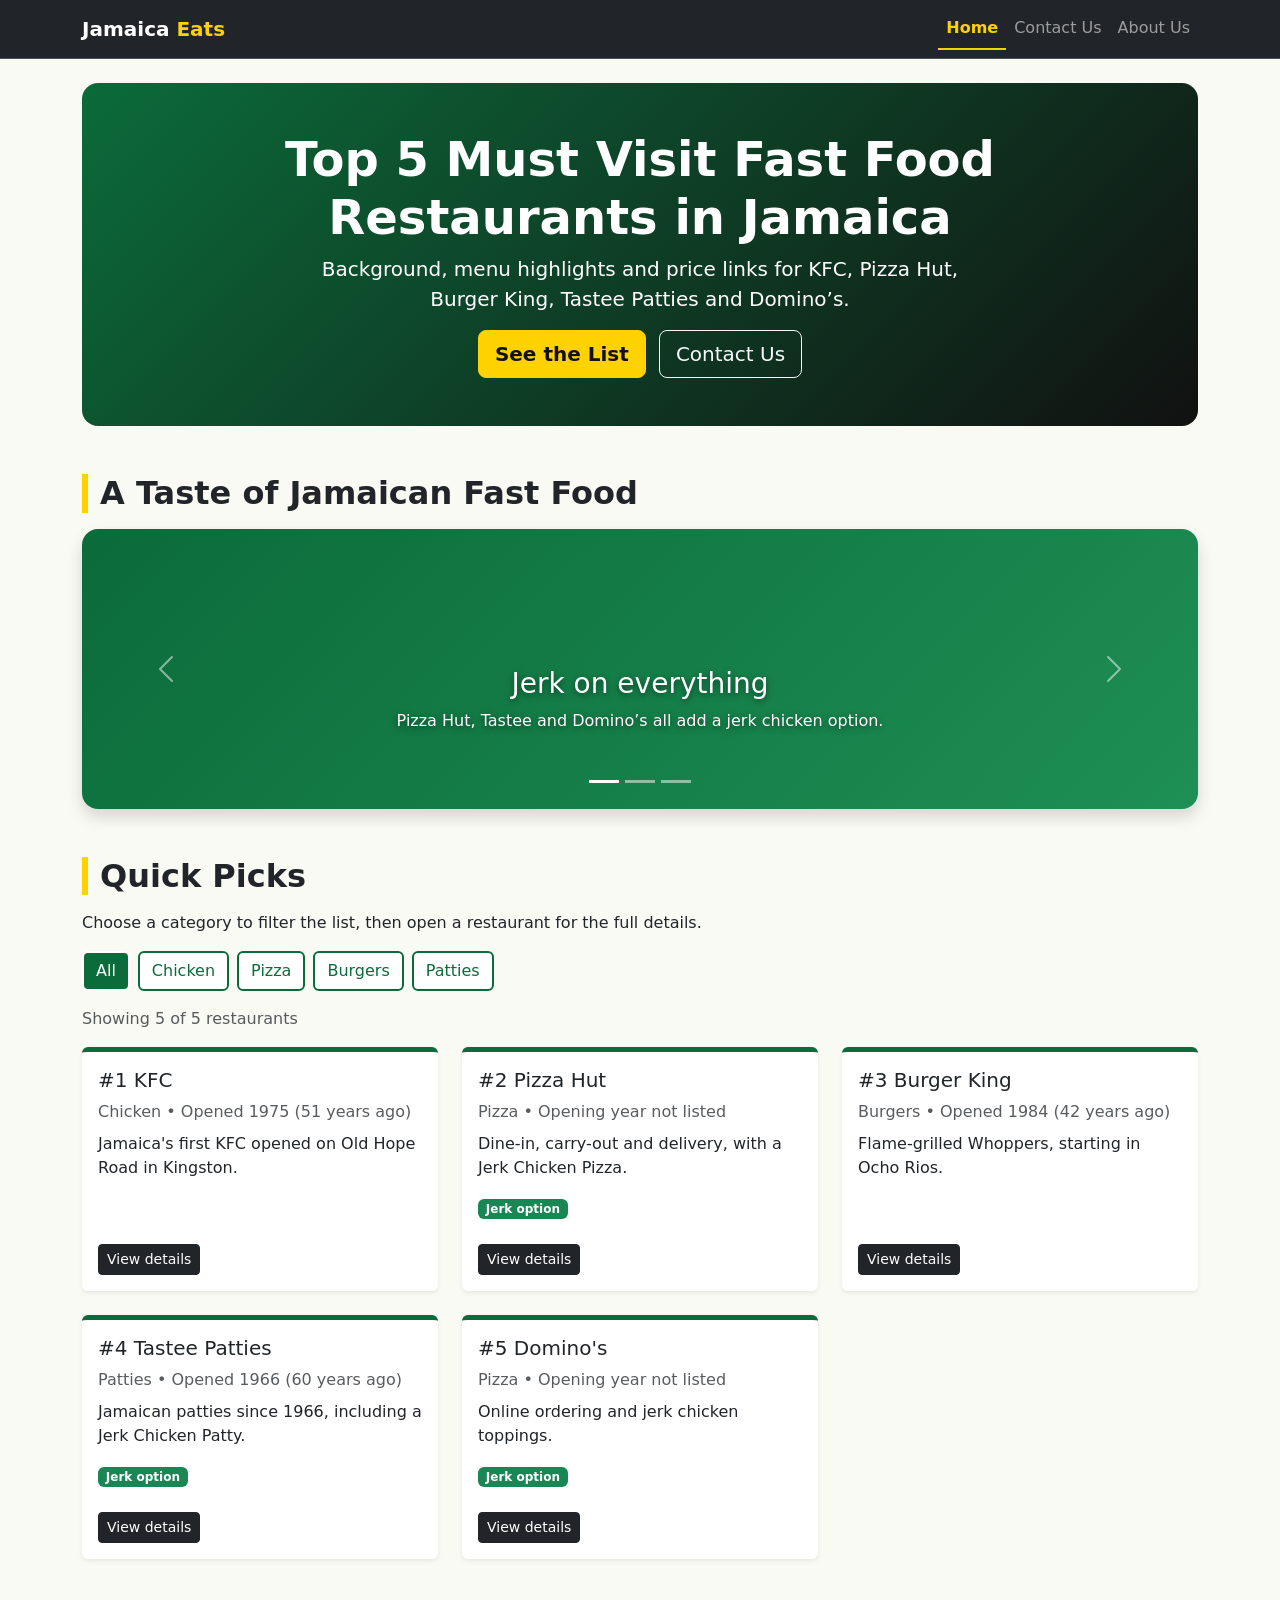
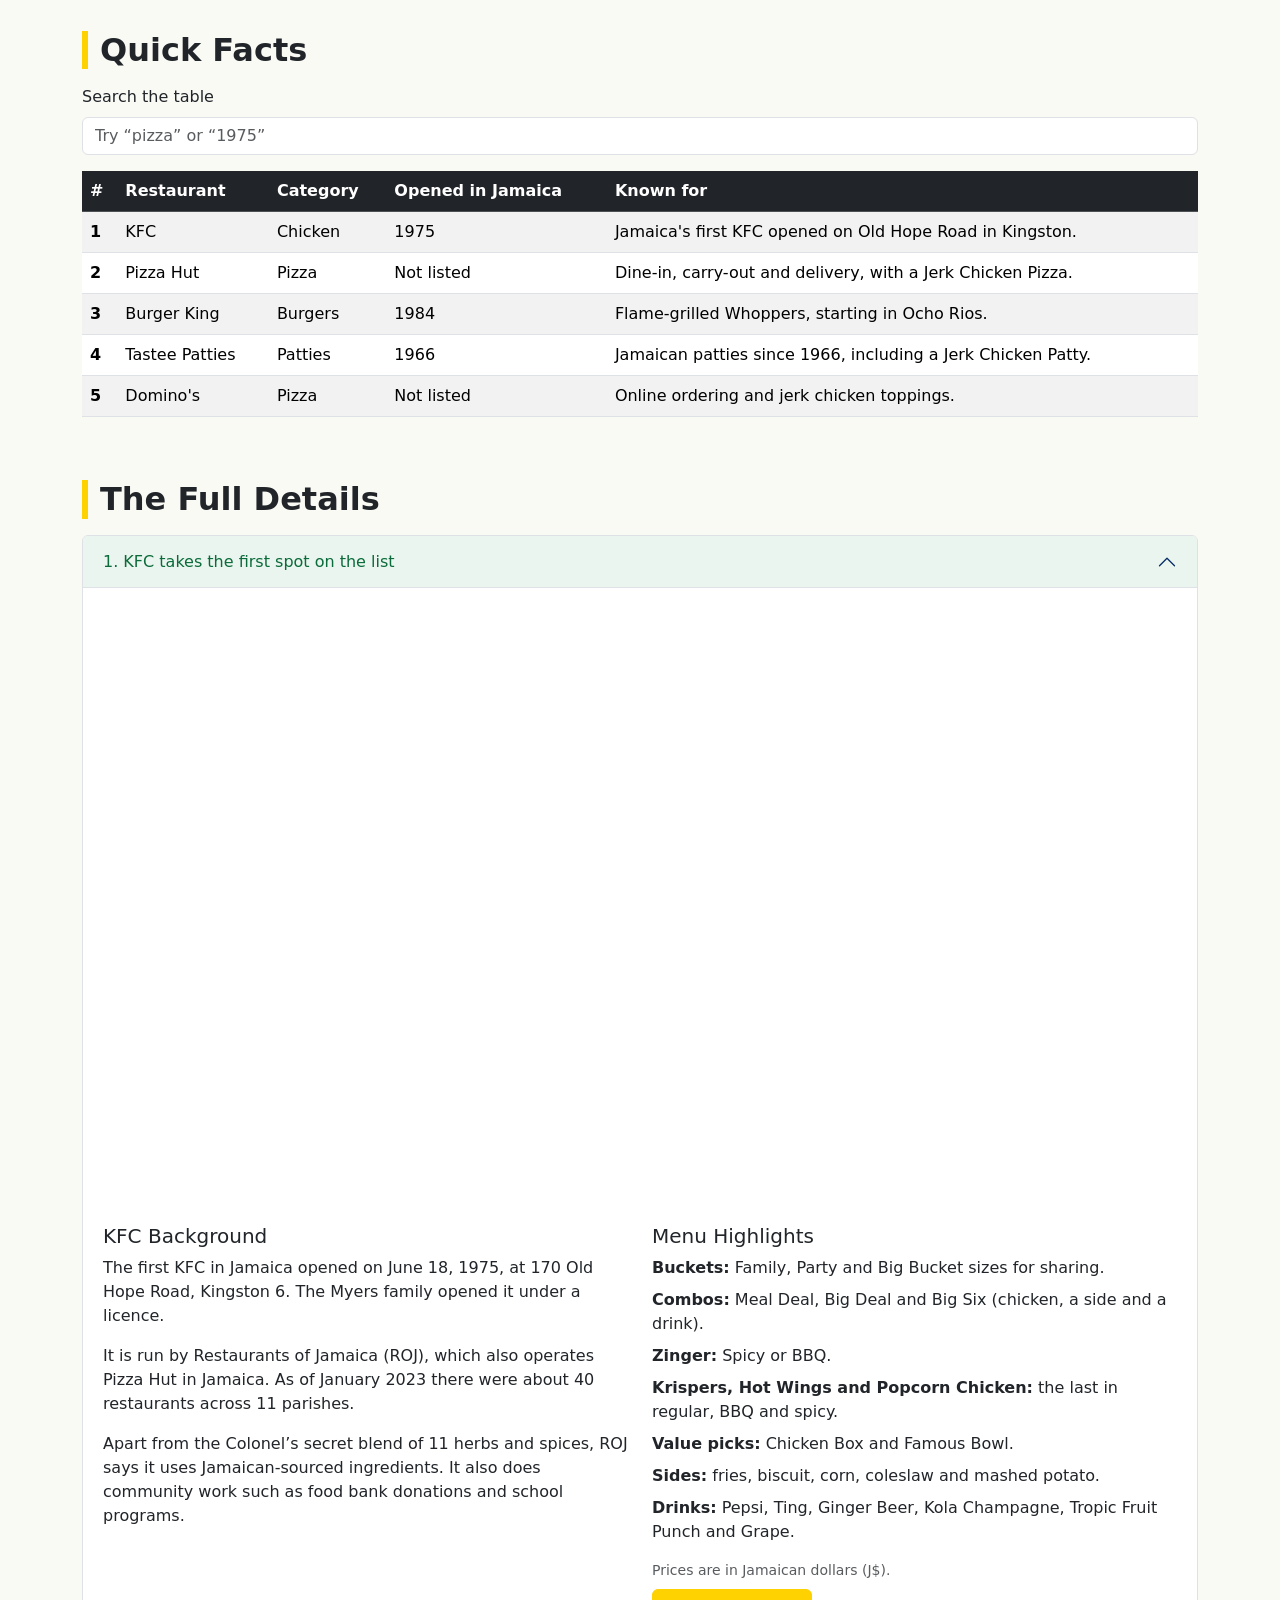
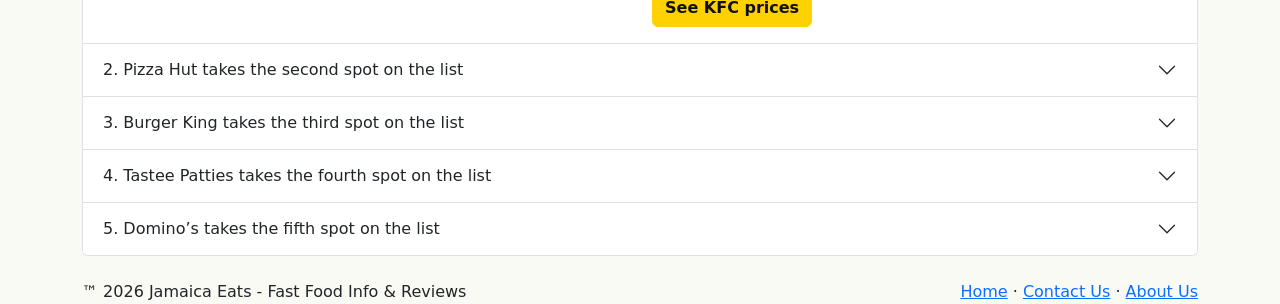
==== commit b6079151: "website checks" ====
--- a/index.html
+++ b/index.html
@@ -261,9 +261,9 @@
         </section>
     </main>
 
-    <footer class="site-footer mt-5 py-4">
+    <footer class="footer-text">
         <div class="container d-flex flex-column flex-md-row justify-content-between align-items-center gap-2">
-            <p class="mb-0">&copy; <span id="year">2026</span> Jamaica Eats. Food facts for fans of Jamaican fast food.</p>
+            <p class="mb-0">&trade; <span id="year">2026</span> Jamaica Eats - Fast Food Info & Reviews</p>
             <p class="mb-0"><a href="index.html">Home</a> &middot; <a href="contact_us.html">Contact Us</a> &middot; <a href="about_us.html">About Us</a></p>
         </div>
     </footer>
